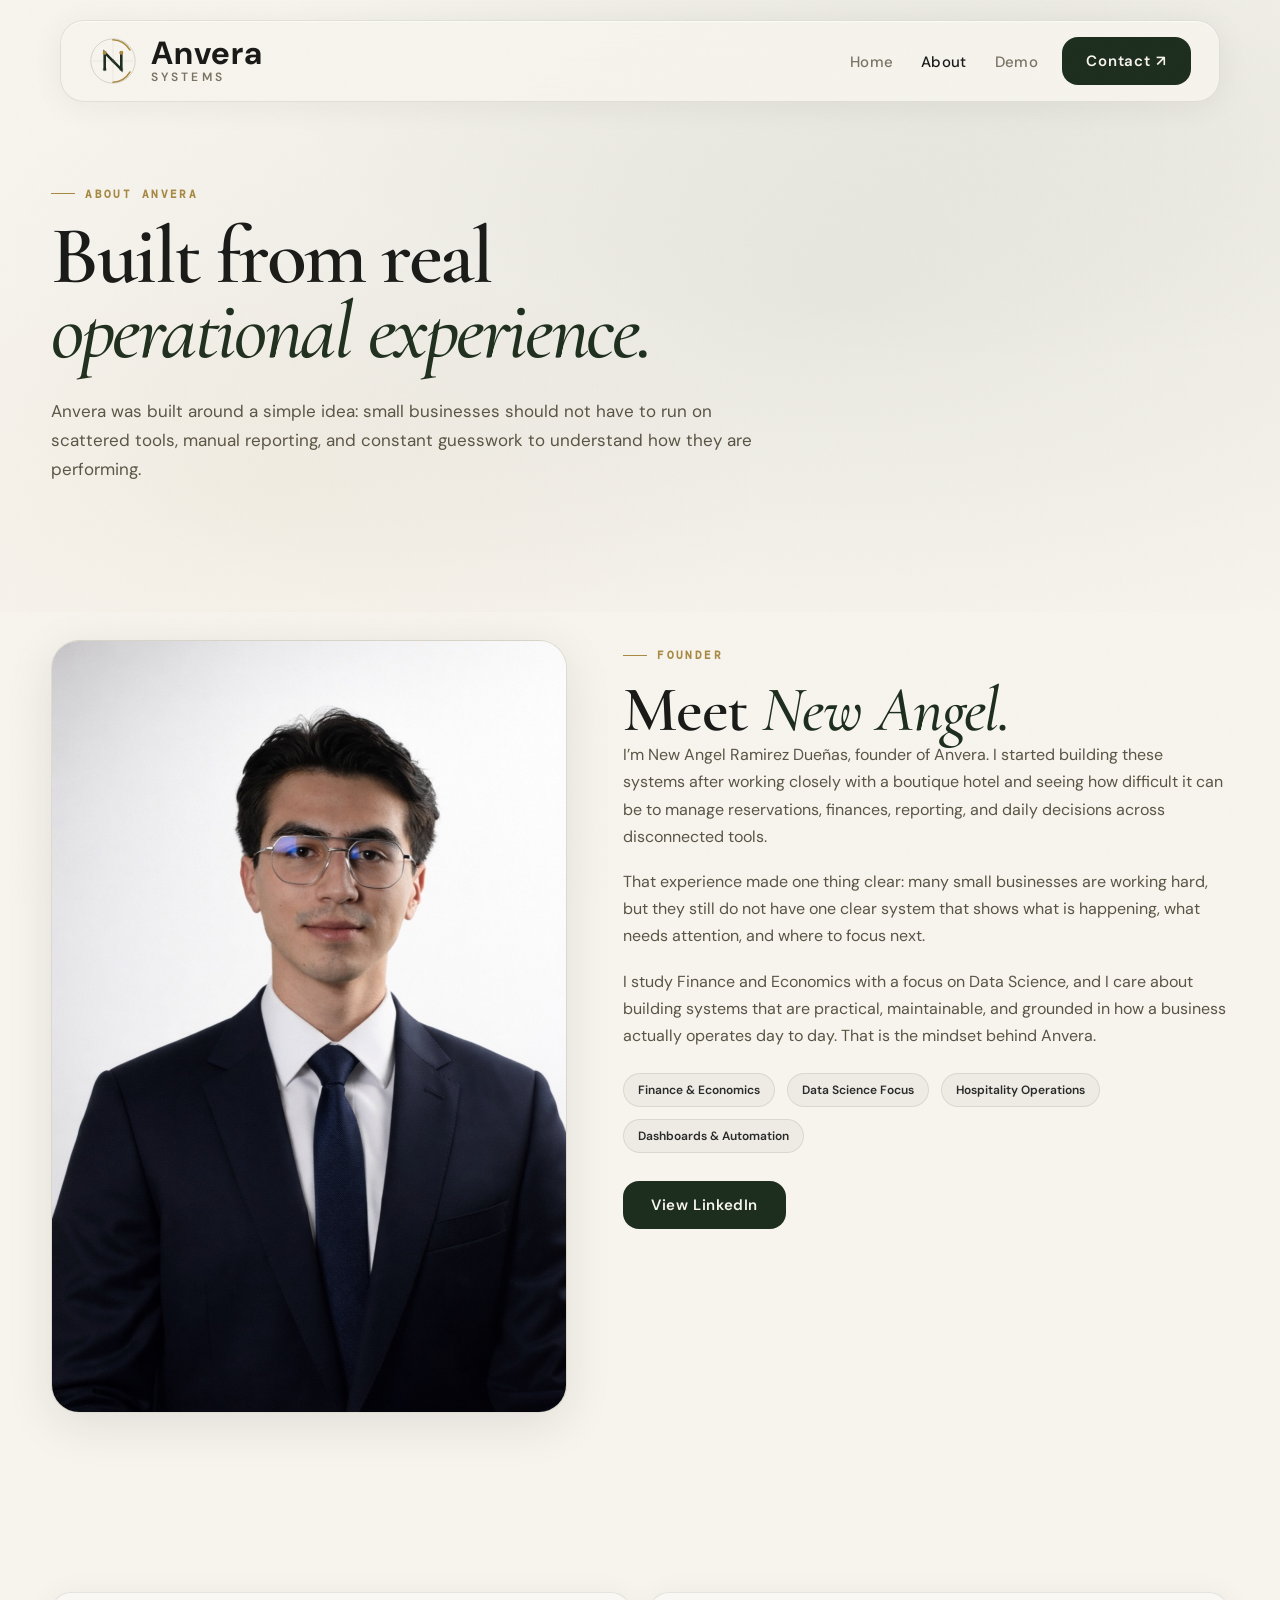
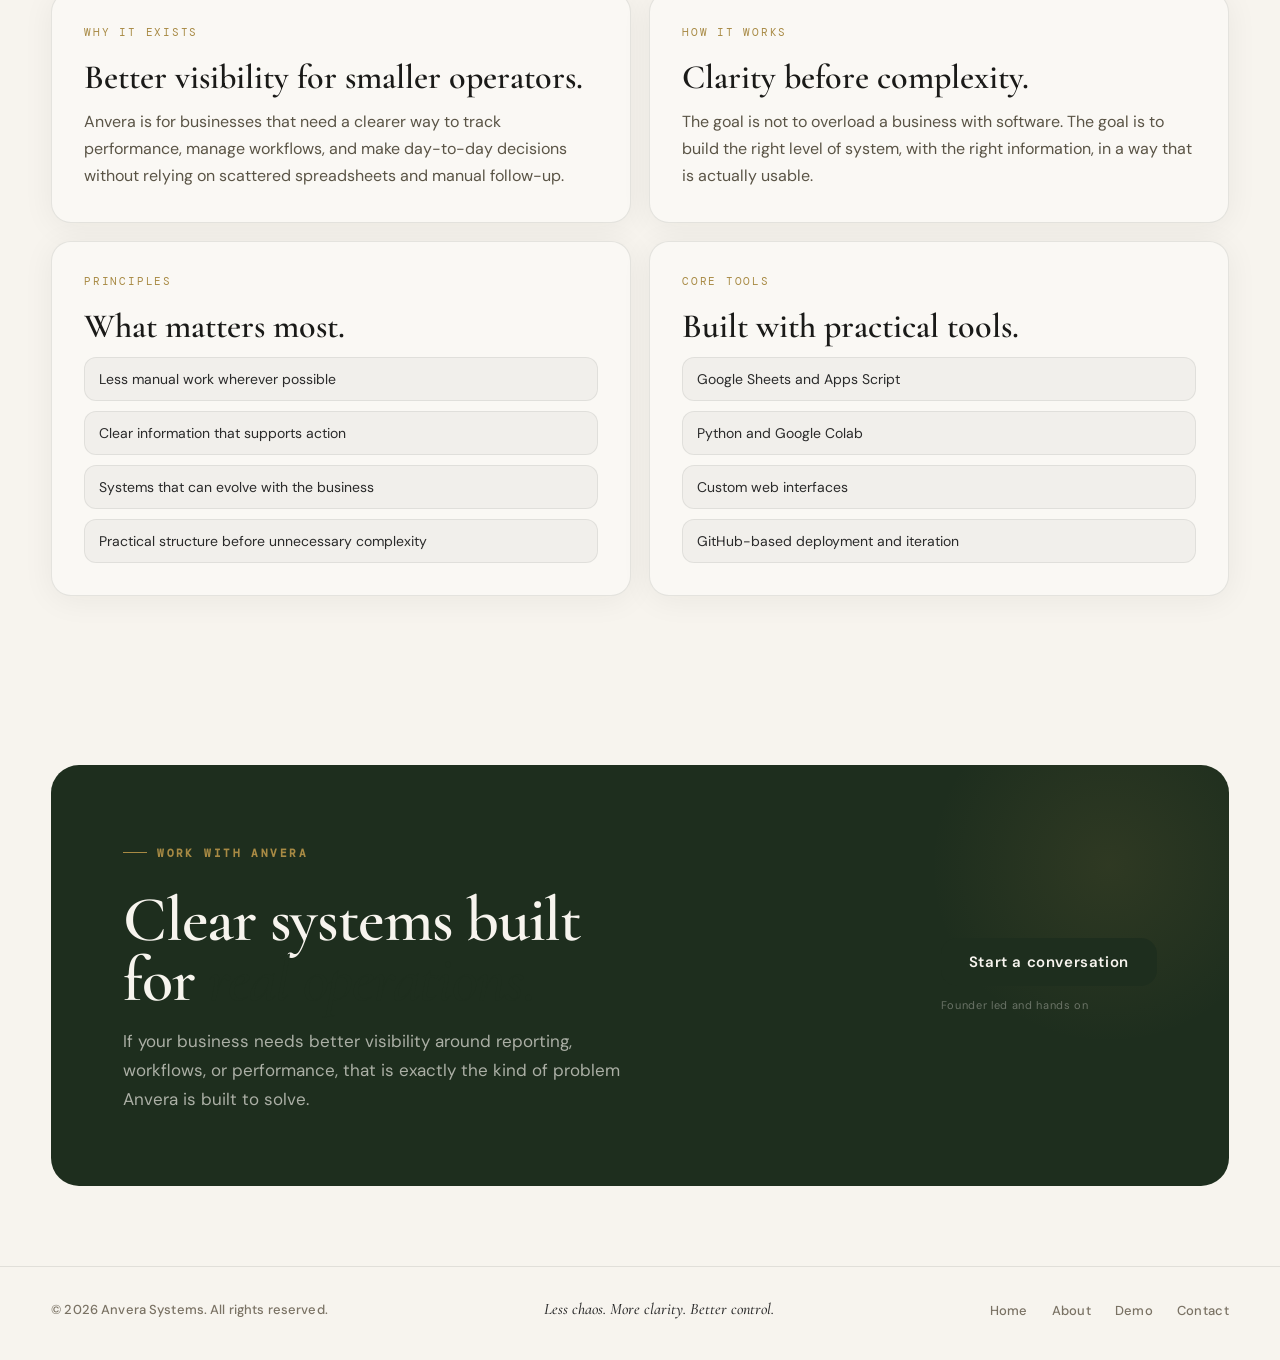
==== about.html @ fde24ba6 "Improve responsive website experience" ====
<!DOCTYPE html>
<html lang="en">
<head>
  <meta charset="UTF-8" />
  <meta name="viewport" content="width=device-width, initial-scale=1.0" />
  <meta name="theme-color" content="#f7f4ee" />
  <title>Anvera Systems — About</title>
  <link rel="icon" href="favicon.svg" type="image/svg+xml">
  <link rel="preconnect" href="https://fonts.googleapis.com">
  <link rel="preconnect" href="https://fonts.gstatic.com" crossorigin>
  <link href="https://fonts.googleapis.com/css2?family=Cormorant+Garamond:ital,wght@0,400;0,500;0,600;1,400;1,500;1,600&amp;family=DM+Sans:wght@400;500;600;700&amp;family=DM+Mono:wght@400;500&amp;display=swap" rel="stylesheet">
  <link rel="stylesheet" href="style.css">
</head>
<body>
<a class="skip-link" href="#main-content">Skip to main content</a>
<header>
  <div class="nav-inner">
    <a href="index.html" class="brand" aria-label="Anvera Systems home">
      <div class="brand-mark">
        <svg viewBox="0 0 52 52" fill="none" xmlns="http://www.w3.org/2000/svg">
          <circle cx="26" cy="26" r="24" stroke="rgba(30,46,30,0.18)" stroke-width="1"/>
          <line x1="26" y1="4" x2="26" y2="48" stroke="rgba(30,46,30,0.12)" stroke-width="0.6"/>
          <line x1="4" y1="26" x2="48" y2="26" stroke="rgba(30,46,30,0.12)" stroke-width="0.6"/>
          <path d="M26 3 A23 23 0 0 1 44.3 14" stroke="#ab8a42" stroke-width="1.8" stroke-linecap="round"/>
          <path d="M44.3 38 A23 23 0 0 1 26 49" stroke="#ab8a42" stroke-width="1.8" stroke-linecap="round"/>
          <path d="M17 35 L17 17 L35 35 L35 17" stroke="#1e2e1e" stroke-width="2.8" stroke-linecap="square" stroke-linejoin="miter"/>
          <circle cx="17" cy="17" r="2.2" fill="#ab8a42"/>
          <circle cx="35" cy="17" r="2.2" fill="#ab8a42"/>
          <circle cx="17" cy="35" r="2.2" fill="rgba(30,46,30,0.35)"/>
          <circle cx="35" cy="35" r="2.2" fill="rgba(30,46,30,0.35)"/>
          <circle cx="26" cy="26" r="1.5" fill="#2c3f2c"/>
        </svg>
      </div>
      <div class="brand-wordmark">
        <span class="brand-name">Anvera</span>
        <span class="brand-tagline">Systems</span>
      </div>
    </a>

    <button class="nav-toggle" type="button" aria-label="Open navigation" aria-expanded="false" aria-controls="primary-navigation">
      <span></span>
    </button>

    <nav class="nav-menu" id="primary-navigation" aria-label="Primary navigation">
      <ul class="nav-links">
        <li><a href="index.html">Home</a></li>
        <li><a href="about.html" class="active">About</a></li>
        <li><a href="demo.html">Demo</a></li>
      </ul>
      <a href="contact.html" class="nav-cta">Contact ↗</a>
    </nav>
  </div>
</header>

<main id="main-content">
  <section class="page-hero">
    <div class="hero-bg"></div>
    <div class="container">
      <div class="section-label reveal">
        <div class="section-label-line"></div>
        <span>About Anvera</span>
      </div>
      <h1 class="reveal reveal-delay-1">Built from real<br><em>operational experience.</em></h1>
      <p class="hero-desc reveal reveal-delay-2" style="max-width:720px;">
        Anvera was built around a simple idea: small businesses should not have to run on scattered tools, manual reporting, and constant guesswork to understand how they are performing.
      </p>
    </div>
  </section>

  <section class="about-founder-section">
    <div class="container founder-grid founder-grid-tight">
      <div class="founder-visual-stack reveal">
        <div class="founder-main-image-card">
          <img src="Linkedin_PP.jpg" alt="Founder portrait of New Angel Ramirez Dueñas" width="999" height="1500" loading="lazy" decoding="async">
        </div>
      </div>

      <div class="founder-copy reveal reveal-delay-1">
        <div class="section-label">
          <div class="section-label-line"></div>
          <span>Founder</span>
        </div>
        <h2>Meet <em>New Angel.</em></h2>
        <p>I’m New Angel Ramirez Dueñas, founder of Anvera. I started building these systems after working closely with a boutique hotel and seeing how difficult it can be to manage reservations, finances, reporting, and daily decisions across disconnected tools.</p>
        <p>That experience made one thing clear: many small businesses are working hard, but they still do not have one clear system that shows what is happening, what needs attention, and where to focus next.</p>
        <p>I study Finance and Economics with a focus on Data Science, and I care about building systems that are practical, maintainable, and grounded in how a business actually operates day to day. That is the mindset behind Anvera.</p>

        <div class="founder-stats">
          <span class="stat-pill">Finance &amp; Economics</span>
          <span class="stat-pill">Data Science Focus</span>
          <span class="stat-pill">Hospitality Operations</span>
          <span class="stat-pill">Dashboards &amp; Automation</span>
        </div>

        <a class="linkedin-btn" href="https://www.linkedin.com/in/new-angel/" target="_blank" rel="noopener noreferrer">View LinkedIn</a>
      </div>
    </div>
  </section>

  <section class="about-story-section">
    <div class="container">
      <div class="story-grid reveal">
        <article class="story-card">
          <div class="eyebrow-mini">Why it exists</div>
          <h3>Better visibility for smaller operators.</h3>
          <p>Anvera is for businesses that need a clearer way to track performance, manage workflows, and make day-to-day decisions without relying on scattered spreadsheets and manual follow-up.</p>
        </article>

        <article class="story-card">
          <div class="eyebrow-mini">How it works</div>
          <h3>Clarity before complexity.</h3>
          <p>The goal is not to overload a business with software. The goal is to build the right level of system, with the right information, in a way that is actually usable.</p>
        </article>
      </div>

      <div class="value-grid reveal reveal-delay-1">
        <article class="value-card">
          <div class="eyebrow-mini">Principles</div>
          <h3>What matters most.</h3>
          <ul>
            <li>Less manual work wherever possible</li>
            <li>Clear information that supports action</li>
            <li>Systems that can evolve with the business</li>
            <li>Practical structure before unnecessary complexity</li>
          </ul>
        </article>

        <article class="value-card">
          <div class="eyebrow-mini">Core tools</div>
          <h3>Built with practical tools.</h3>
          <ul>
            <li>Google Sheets and Apps Script</li>
            <li>Python and Google Colab</li>
            <li>Custom web interfaces</li>
            <li>GitHub-based deployment and iteration</li>
          </ul>
        </article>
      </div>
    </div>
  </section>

  <section class="cta-section">
    <div class="container">
      <div class="cta-inner reveal">
        <div class="cta-text">
          <div class="section-label">
            <div class="section-label-line"></div>
            <span>Work with Anvera</span>
          </div>
          <h2>Clear systems built<br>for <em>real operations.</em></h2>
          <p>If your business needs better visibility around reporting, workflows, or performance, that is exactly the kind of problem Anvera is built to solve.</p>
        </div>
        <div class="cta-action">
          <a href="contact.html" class="btn-cta">Start a conversation</a>
          <span class="cta-note">Founder led and hands on</span>
        </div>
      </div>
    </div>
  </section>
</main>

<footer>
  <div class="container footer-inner">
    <div class="footer-copy">© 2026 Anvera Systems. All rights reserved.</div>
    <div class="footer-tagline">Less chaos. More clarity. Better control.</div>
    <ul class="footer-links">
      <li><a href="index.html">Home</a></li>
      <li><a href="about.html">About</a></li>
      <li><a href="demo.html">Demo</a></li>
      <li><a href="contact.html">Contact</a></li>
    </ul>
  </div>
</footer>

<script src="script.js"></script>
</body>
</html>
---- style.css ----
:root {
  --cream: #f7f4ee;
  --cream-2: #ede9e0;
  --forest: #1e2e1e;
  --forest-mid: #2c3f2c;
  --forest-light: #3d5c3a;
  --gold: #a88a44;
  --gold-light: #c9a85c;
  --gold-pale: #e8d9b4;
  --charcoal: #2a2a2a;
  --ink: #1a1a18;
  --muted: #7a7264;
  --muted-light: #9e9688;
  --border: rgba(30,46,30,0.1);
  --border-gold: rgba(168,138,68,0.2);
  --glass: rgba(247,244,238,0.9);
  --shadow-soft: 0 4px 32px rgba(26,26,24,0.06);
  --shadow-med: 0 12px 48px rgba(26,26,24,0.1);
  --shadow-strong: 0 24px 80px rgba(26,26,24,0.14);
}

*, *::before, *::after { box-sizing: border-box; margin: 0; padding: 0; }
html { scroll-behavior: smooth; }

body {
  font-family: 'DM Sans', sans-serif;
  background-color: var(--cream);
  color: var(--ink);
  overflow-x: hidden;
  -webkit-font-smoothing: antialiased;
}

body::before {
  content: '';
  position: fixed;
  inset: 0;
  background-image: url("data:image/svg+xml,%3Csvg viewBox='0 0 512 512' xmlns='http://www.w3.org/2000/svg'%3E%3Cfilter id='n'%3E%3CfeTurbulence type='fractalNoise' baseFrequency='0.75' numOctaves='4' stitchTiles='stitch'/%3E%3C/filter%3E%3Crect width='512' height='512' filter='url(%23n)' opacity='0.03'/%3E%3C/svg%3E");
  background-size: 200px;
  pointer-events: none;
  z-index: 1000;
  opacity: 0.4;
}

.container {
  width: min(1200px, calc(100% - 56px));
  margin: 0 auto;
}

header {
  position: fixed;
  top: 0;
  left: 0;
  right: 0;
  z-index: 100;
}

.nav-inner {
  margin: 20px auto;
  width: min(1160px, calc(100% - 56px));
  display: flex;
  align-items: center;
  justify-content: space-between;
  padding: 0 28px;
  height: 82px;
  background: var(--glass);
  backdrop-filter: blur(16px) saturate(1.4);
  border: 1px solid var(--border);
  border-radius: 24px;
  box-shadow: var(--shadow-soft), inset 0 1px 0 rgba(255,255,255,0.6);
  position: relative;
}

.brand {
  display: flex;
  align-items: center;
  gap: 14px;
  text-decoration: none;
  color: inherit;
}

.brand-mark {
  width: 48px;
  height: 48px;
  position: relative;
}

.brand-mark svg {
  width: 100%;
  height: 100%;
}

.brand-wordmark {
  display: flex;
  flex-direction: column;
  gap: 2px;
}

.brand-name {
  font-size: 32px;
  font-weight: 700;
  letter-spacing: 0.03em;
  color: var(--ink);
  line-height: 1;
}

.brand-tagline {
  font-size: 12px;
  font-weight: 600;
  letter-spacing: 0.26em;
  text-transform: uppercase;
  color: var(--muted);
  line-height: 1.1;
}

.nav-toggle {
  display: none;
  width: 46px;
  height: 46px;
  border: 1px solid var(--border);
  background: rgba(255,255,255,0.55);
  border-radius: 12px;
  align-items: center;
  justify-content: center;
  cursor: pointer;
}

.nav-toggle span,
.nav-toggle span::before,
.nav-toggle span::after {
  content: "";
  display: block;
  width: 18px;
  height: 2px;
  background: var(--ink);
  border-radius: 2px;
  position: relative;
  transition: 0.25s ease;
}

.nav-toggle span::before { position: absolute; top: -6px; }
.nav-toggle span::after { position: absolute; top: 6px; }

.nav-menu {
  display: flex;
  align-items: center;
  gap: 24px;
}

.nav-links {
  display: flex;
  align-items: center;
  gap: 28px;
  list-style: none;
}

.nav-links a {
  font-size: 15px;
  font-weight: 500;
  letter-spacing: 0.02em;
  color: var(--muted);
  text-decoration: none;
  transition: color 0.2s;
}

.nav-links a:hover,
.nav-links a.active {
  color: var(--ink);
}

.nav-cta {
  display: inline-flex;
  align-items: center;
  justify-content: center;
  gap: 8px;
  padding: 14px 24px;
  background: var(--forest);
  color: var(--cream);
  border-radius: 16px;
  font-size: 15px;
  font-weight: 600;
  letter-spacing: 0.06em;
  text-decoration: none;
  transition: background 0.2s, transform 0.15s;
}

.nav-cta:hover {
  background: var(--forest-light);
  transform: translateY(-1px);
}

main {
  min-height: 100vh;
}

section {
  padding: 96px 0;
}

.hero-home {
  min-height: 100vh;
  display: flex;
  align-items: center;
  padding: 150px 0 80px;
  position: relative;
  overflow: hidden;
}

.page-hero {
  min-height: 64vh;
  display: flex;
  align-items: center;
  padding: 150px 0 80px;
  position: relative;
  overflow: hidden;
}

.hero-bg {
  position: absolute;
  inset: 0;
  background:
    radial-gradient(ellipse 70% 60% at 65% 50%, rgba(44,63,44,0.07), transparent),
    radial-gradient(ellipse 40% 40% at 20% 80%, rgba(168,138,68,0.06), transparent),
    radial-gradient(ellipse 60% 50% at 80% 10%, rgba(30,46,30,0.05), transparent);
  pointer-events: none;
}

.hero-grid,
.founder-grid,
.contact-grid,
.two-col {
  display: grid;
  gap: 56px;
  align-items
: center;
}

.hero-grid {
  grid-template-columns: 1.03fr 0.97fr;
  position: relative;
  z-index: 1;
}

.founder-grid {
  grid-template-columns: 0.92fr 1.08fr;
  align-items: start;
}

.contact-grid,
.two-col {
  grid-template-columns: 1fr 1fr;
  align-items: start;
}

.hero-eyebrow,
.section-label {
  display: inline-flex;
  align-items: center;
  gap: 10px;
  margin-bottom: 18px;
}

.hero-eyebrow-line,
.section-label-line {
  height: 1px;
  background: var(--gold);
}

.hero-eyebrow-line { width: 34px; }
.section-label-line { width: 24px; }

.hero-eyebrow span,
.section-label span,
.eyebrow-mini,
.sol-number,
.step-num {
  font-family: 'DM Mono', monospace;
  text-transform: uppercase;
  color: var(--gold);
}

.hero-eyebrow span {
  font-size: 12px;
  font-weight: 500;
  letter-spacing: 0.18em;
}

.section-label span {
  font-size: 11px;
  font-weight: 700;
  letter-spacing: 0.22em;
}

.eyebrow-mini,
.sol-number,
.step-num {
  font-size: 11px;
  letter-spacing: 0.16em;
  margin-bottom: 18px;
}

h1, h2, h3, h4 {
  font-family: 'Cormorant Garamond', serif;
}

h1 {
  font-size: clamp(58px, 6.4vw, 96px);
  font-weight: 600;
  line-height: 0.92;
  letter-spacing: -0.03em;
  color: var(--ink);
}

h2 {
  font-size: clamp(42px, 5vw, 68px);
  font-weight: 600;
  line-height: 0.95;
  letter-spacing: -0.02em;
  color: var(--ink);
}

h3 {
  font-size: 34px;
  font-weight: 600;
  color: var(--ink);
}

h4 {
  font-size: 26px;
  font-weight: 600;
  color: var(--ink);
}

h1 em, h2 em {
  font-style: italic;
  font-weight: 500;
  color: var(--forest);
}

p {
  line-height: 1.7;
}

.hero-desc,
.section-intro,
.founder-copy p,
.contact-card p,
.about-mini p,
.bio-card p,
.solution-card p,
.process-step p,
.package-card p,
.story-card p,
.value-card li,
.solution-card-premium p {
  color: #5a5446;
}

.hero-desc {
  font-size: 17px;
  max-width: 520px;
  margin: 28px 0 40px;
}

.section-intro {
  font-size: 17px;
  max-width: 560px;
}

.hero-actions {
  display: flex;
  align-items: center;
  gap: 16px;
  flex-wrap: wrap;
}

.btn-primary,
.btn-secondary,
.btn-cta,
.small-link,
.linkedin-btn {
  display: inline-flex;
  align-items: center;
  justify-content: center;
  gap: 10px;
  text-decoration: none;
  transition: all 0.2s;
}

.btn-primary,
.btn-cta,
.linkedin-btn {
  padding: 14px 28px;
  background: var(--forest);
  color: var(--cream);
  border-radius: 16px;
  font-size: 15px;
  font-weight: 600;
  letter-spacing: 0.04em;
}

.btn-primary:hover,
.btn-cta:hover,
.linkedin-btn:hover {
  background: var(--forest-light);
  transform: translateY(-2px);
  box-shadow: 0 8px 24px rgba(30,46,30,0.2);
}

.btn-secondary {
  padding: 14px 24px;
  background: transparent;
  color: var(--ink);
  border: 1px solid var(--border);
  border-radius: 16px;
  font-size: 15px;
  font-weight: 600;
  letter-spacing: 0.04em;
}

.btn-secondary:hover {
  background: rgba(30,46,30,0.04);
  border-color: rgba(30,46,30,0.2);
  transform: translateY(-1px);
}

.small-link {
  padding: 13px 18px;
  border: 1px solid var(--border);
  border-radius: 12px;
  color: var(--ink);
  font-size: 14px;
  font-weight: 600;
}

.small-link:hover {
  background: rgba(30,46,30,0.04);
}

.hero-metrics {
  display: flex;
  gap: 32px;
  margin-top: 52px;
  padding-top: 40px;
  border-top: 1px solid var(--border);
}

.metric-num {
  font-family: 'Cormorant Garamond', serif;
  font-size: 46px;
  font-weight: 600;
  color: var(--ink);
  line-height: 1;
  letter-spacing: -0.02em;
}

.metric-num sup {
  font-size: 18px;
  vertical-align: super;
  color: var(--gold);
}

.metric-label {
  font-size: 12px;
  font-weight: 600;
  letter-spacing: 0.12em;
  text-transform: uppercase;
  color: var(--muted);
  margin-top: 8px;
}

.dashboard-shell {
  background: #efeae0;
  border: 1px solid rgba(30,46,30,0.12);
  border-radius: 26px;
  padding: 18px;
  box-shadow: var(--shadow-strong);
}

.dash-topbar {
  display: flex;
  align-items: center;
  gap: 9px;
  padding: 2px 4px 16px;
  border-bottom: 1px solid var(--border);
  margin-bottom: 16px;
}

.dash-dot {
  width: 12px;
  height: 12px;
  border-radius: 50%;
}

.dash-dot.red { background: #e57b71; }
.dash-dot.yellow { background: #f0b34d; }
.dash-dot.green { background: #81b97d; }

.dash-title {
  margin-left: 10px;
  font-family: 'DM Mono', monospace;
  font-size: 11px;
  letter-spacing: 0.14em;
  color: var(--muted-light);
}

.dash-grid {
  display: grid;
  grid-template-columns: 1.35fr 1fr;
  gap: 14px;
}

.dash-card {
  background: #faf8f4;
  border: 1px solid rgba(30,46,30,0.07);
  border-radius: 18px;
  padding: 18px;
  overflow: hidden;
}

.dash-card.large { min-height: 260px; }
.dash-card.side { min-height: 260px; }

.dash-label {
  font-family: 'DM Mono', monospace;
  font-size: 11px;
  letter-spacing: 0.14em;
  text-transform: uppercase;
  color: var(--muted);
  margin-bottom: 12px;
}

.dash-value {
  font-family: 'Cormorant Garamond', serif;
  font-size: 58px;
  font-weight: 600;
  line-height: 1;
  color: var(--ink);
}

.dash-sub {
  font-size: 14px;
  font-weight: 700;
  color: var(--forest-light);
  margin-top: 10px;
}

.sparkline {
  height: 88px;
  margin-top: 16px;
}

.sparkline svg,
.chart-wrap svg {
  width: 100%;
  height: 100%;
}

.chart-wrap {
  height: 158px;
  margin-top: 18px;
}

.mini-bars {
  height: 104px;
  display: flex;
  align-items: flex-end;
  gap: 10px;
  margin-top: 20px;
}

.mini-bars span {
  flex: 1;
  border-radius: 12px 12px 4px 4px;
  background: linear-gradient(180deg, #779271, #2d4930);
}

.mini-bars span.active {
  background: linear-gradient(180deg, #c9a85c, #ab8a42);
}

.stat-list {
  display: grid;
  gap: 14px;
  margin-top: 18px;
}

.stat-row {
  display: flex;
  align-items: center;
  justify-content: space-between;
  padding-bottom: 14px;
  border-bottom: 1px solid rgba(30,46,30,0.08);
}

.stat-row:last-child {
  border-bottom: none;
  padding-bottom: 0;
}

.stat-row span:first-child {
  font-size: 15px;
  color: #3b392f;
}

.stat-chip {
  display: inline-flex;
  align-items: center;
  justify-content: center;
  min-width: 50px;
  padding: 7px 12px;
  border-radius: 10px;
  background: rgba(30,46,30,0.07);
  font-family: 'DM Mono', monospace;
  font-size: 12px;
  color: var(--charcoal);
}

.stat-chip.gold {
  color: #8e6d28;
  background: rgba(171,138,66,0.12);
}

.marquee-wrap {
  padding: 24px 0;
  overflow: hidden;
  border-top: 1px solid var(--border);
  border-bottom: 1px solid var(--border);
  background: rgba(247,244,238,0.55);
}

.marquee-track {
  display: flex;
  gap: 64px;
  white-space: nowrap;
  animation: marquee 28s linear infinite;
}

.marquee-item {
  display: flex;
  align-items: center;
  gap: 12px;
  font-size: 12px;
  font-weight: 700;
  letter-spacing: 0.16em;
  text-transform: uppercase;
  color: #6a6254;
  flex-shrink: 0;
}

.marquee-dot {
  width: 5px;
  height: 5px;
  border-radius: 50%;
  background: var(--gold);
  flex-shrink: 0;
}

@keyframes marquee {
  from { transform: translateX(0); }
  to { transform: translateX(-50%); }
}

.section-head,
.solutions-header {
  display: grid;
  grid-template-columns: 1fr 1fr;
  gap: 56px;
  align-items: end;
  margin-bottom: 46px;
}

.solutions-grid,
.packages-layout,
.process-grid {
  display: grid;
  gap: 2px;
  background: var(--border);
  border: 1px solid var(--border);
  border-radius: 24px;
  overflow: hidden;
}

.solutions-grid { grid-template-columns: repeat(3, 1fr); }
.packages-layout { grid-template-columns: 1fr 1fr; }
.process-grid { grid-template-columns: repeat(3, 1fr); }

.solution-card,
.package-card,
.process-step {
  background: var(--cream);
  padding: 38px 30px;
}

.solution-card h3,
.package-card h3 {
  margin-bottom: 12px;
}

.solution-card p,
.process-step p,
.package-card p {
  font-size: 15px;
}

.solution-visual {
  margin-top: 28px;
  padding: 22px;
  border-top: 1px solid var(--border);
  background: rgba(30,46,30,0.03);
  border-radius: 18px;
  min-height: 120px;
  display: flex;
  align-items: center;
  justify-content: center;
}

/* premium home solutions section */
.solutions-grid-premium {
  display: grid;
  grid-template-columns: repeat(3, 1fr);
  gap: 2px;
  background: var(--border);
  border: 1px solid var(--border);
  border-radius: 24px;
  overflow: hidden;
}

.solution-card-premium {
  background: var(--cream);
  padding: 40px 32px;
  transition: background 0.25s ease;
}

.solution-card-premium:hover {
  background: #f0ede4;
}

.sol-icon {
  width: 48px;
  height: 48px;
  border-radius: 12px;
  background: rgba(30,46,30,0.06);
  border: 1px solid rgba(30,46,30,0.1);
  display: flex;
  align-items: center;
  justify-content: center;
  margin-bottom: 20px;
  color: var(--forest);
}

.sol-icon svg {
  width: 22px;
  height: 22px;
}

.solution-card-premium h3 {
  margin-bottom: 12px;
}

.solution-card-premium p {
  font-size: 15px;
}

.sol-detail {
  margin-top: 20px;
  padding-top: 20px;
  border-top: 1px solid var(--border);
  font-size: 12px;
  font-weight: 500;
  color: var(--muted);
  letter-spacing: 0.04em;
  line-height: 1.8;
}

.chart-visual,
.flow-visual,
.bars-visual {
  width: 100%;
  height: 58px;
}

.chart-visual {
  display: flex;
  align-items: flex-end;
  gap: 14px;
}

.chart-visual span {
  flex: 1;
  border-radius: 10px 10px 4px 4px;
  background: linear-gradient(180deg, #40623c, #16341a);
}

.chart-visual span:nth-child(1) { height: 28px; }
.chart-visual span:nth-child(2) { height: 36px; }
.chart-visual span:nth-child(3) { height: 46px; }
.chart-visual span:nth-child(4) {
  height: 56px;
  background: linear-gradient(180deg, #c9a85c, #ab8a42);
}

.flow-visual {
  display: flex;
  align-items: center;
  justify-content: space-between;
  position: relative;
}

.flow-visual::before {
  content: "";
  position: absolute;
  left: 10%;
  right: 10%;
  top: 50%;
  height: 2px;
  background: rgba(30,46,30,0.18);
  transform: translateY(-50%);
}

.flow-visual span {
  width: 56px;
  height: 36px;
  border-radius: 14px;
  position: relative;
  z-index: 1;
}

.flow-visual span:nth-child(1) { background: #16341a; }
.flow-visual span:nth-child(2) { background: #40623c; }
.flow-visual span:nth-child(3) { background: #ab8a42; }

.bars-visual {
  display: flex;
  align-items: flex-end;
  gap: 16px;
}

.bars-visual span {
  flex: 1;
  border-radius: 12px 12px 4px 4px;
}

.bars-visual span:nth-child(1) { height: 38px; background: #16341a; }
.bars-visual span:nth-child(2) { height: 56px; background: #55774a; }
.bars-visual span:nth-child(3) { height: 74px; background: #16341a; }
.bars-visual span:nth-child(4) { height: 84px; background: #ab8a42; }

.package-copy {
  margin-top: 4px;
  margin-bottom: 22px;
  max-width: 440px;
}

.dark-section {
  background: var(--forest);
  color: var(--cream);
}

.dark-section h2,
.dark-section h3 {
  color: var(--cream);
}

.dark-section .section-intro,
.dark-section .package-card p,
.dark-section li {
  color: rgba(247,244,238,0.74);
}

.dark-section .package-card {
  background: rgba(44,63,44,0.3);
}

.dark-section .package-card.featured {
  background: rgba(168,138,68,0.12);
}

.pkg-features {
  list-style: none;
  display: grid;
  gap: 14px;
  margin: 24px 0 28px;
}

.pkg-features li {
  display: flex;
  gap: 10px;
  align-items: flex-start;
}

.pkg-check {
  width: 18px;
  height: 18px;
  border-radius: 50%;
  background: rgba(44,63,44,0.15);
  border: 1px solid rgba(44,63,44,0.3);
  display: inline-flex;
  align-items: center;
  justify-content: center;
  flex-shrink: 0;
  margin-top: 2px;
  color: var(--forest);
}

.pkg-check.gold {
  background: rgba(168,138,68,0.2);
  border-color: var(--gold);
  color: var(--gold-light);
}

.dark-section .small-link {
  border-color: rgba(255,255,255,0.16);
  color: var(--cream);
}

.dark-section .small-link:hover {
  background: rgba(255,255,255,0.06);
}

.placeholder-card,
.bio-card,
.contact-card,
.about-mini,
.story-card,
.value-card {
  background: #faf8f4;
  border: 1px solid var(--border);
  border-radius: 20px;
  box-shadow: var(--shadow-soft);
  padding: 32px;
}

.placeholder-card h3,
.contact-card h3,
.bio-card h3,
.story-card h3,
.value-card h3 {
  margin-bottom: 10px;
}

.placeholder-card p,
.contact-card p,
.bio-card p {
  margin-bottom: 16px;
}

.placeholder-list,
.value-card ul {
  list-style: none;
  display: grid;
  gap: 10px;
}

.placeholder-list li,
.value-card li {
  padding: 12px 14px;
  background: rgba(30,46,30,0.04);
  border: 1px solid rgba(30,46,30,0.08);
  border-radius: 12px;
  color: var(--charcoal);
  font-size: 14px;
}

.note-box {
  margin-top: 18px;
  padding: 16px 18px;
  border-radius: 14px;
  background: rgba(168,138,68,0.09);
  border: 1px solid rgba(168,138,68,0.18);
  color: #6a5b34;
  font-size: 14px;
}

.about-founder-section {
  padding-top: 28px;
}

.founder-grid-tight {
  align-items: start;
}

.founder-visual-stack {
  display: grid;
  gap: 18px;
}

.founder-main-image-card {
  background: linear-gradient(180deg, #f3efe7, #ece7dc);
  border: 1px solid var(--border);
  border-radius: 28px;
  box-shadow: var(--shadow-med);
  overflow: hidden;
}

.founder-main-image-card img {
  display: block;
  width: 100%;
  height: auto;
}

.founder-copy p {
  font-size: 16px;
  margin-bottom: 18px;
}

.founder-stats {
  display: flex;
  flex-wrap: wrap;
  gap: 12px;
  margin: 24px 0 28px;
}

.stat-pill {
  display: inline-flex;
  padding: 8px 14px;
  border-radius: 999px;
  border: 1px solid var(--border);
  background: rgba(30,46,30,0.04);
  font-size: 12px;
  font-weight: 600;
  color: var(--charcoal);
}

.about-story-section .story-grid,
.value-grid {
  display: grid;
  grid-template-columns: 1fr 1fr;
  gap: 18px;
}

.about-story-section .story-grid {
  margin-bottom: 18px;
}

.contact-links {
  display: grid;
  gap: 10px;
}

.contact-links a {
  color: var(--forest);
  font-weight: 600;
  text-decoration: none;
}

.contact-links a:hover {
  color: var(--forest-light);
}

.cta-section {
  padding: 80px 0;
}

.cta-inner {
  background: var(--forest);
  border-radius: 28px;
  padding: 72px;
  display: grid;
  grid-template-columns: 1fr auto;
  gap: 48px;
  align-items: center;
  position: relative;
  overflow: hidden;
}

.cta-inner::before {
  content: '';
  position: absolute;
  top: -80px;
  right: -60px;
  width: 360px;
  height: 360px;
  border-radius: 50%;
  background: radial-gradient(circle, rgba(168,138,68,0.12), transparent 70%);
}

.cta-text {
  position: relative;
  z-index: 1;
}

.cta-text h2 {
  color: var(--cream);
  margin: 12px 0 16px;
}

.cta-text p {
  font-size: 17px;
  color: rgba(247,244,238,0.65);
  max-width: 500px;
}

.cta-action {
  position: relative;
  z-index: 1;
  display: flex;
  flex-direction: column;
  gap: 12px;
  align-items: flex-start;
}

.cta-note {
  font-size: 11px;
  color: rgba(247,244,238,0.35);
  letter-spacing: 0.06em;
}

footer {
  padding: 32px 0 40px;
  border-top: 1px solid var(--border);
}

.footer-inner {
  display: flex;
  align-items: center;
  justify-content: space-between;
  gap: 24px;
}

.footer-copy {
  font-size: 13px;
  font-weight: 500;
  color: var(--muted);
  letter-spacing: 0.01em;
}

.footer-tagline {
  font-family: 'Cormorant Garamond', serif;
  font-size: 16px;
  font-weight: 500;
  font-style: italic;
  color: var(--charcoal);
}

.footer-links {
  display: flex;
  gap: 24px;
  list-style: none;
}

.footer-links a {
  font-size: 13px;
  font-weight: 500;
  color: var(--muted);
  text-decoration: none;
  letter-spacing: 0.02em;
  transition: color 0.2s;
}

.footer-links a:hover {
  color: var(--ink);
}

.reveal {
  opacity: 0;
  transform: translateY(24px);
  transition: opacity 0.7s ease, transform 0.7s ease;
}

.reveal.visible {
  opacity: 1;
  transform: none;
}

.reveal-delay-1 { transition-delay: 0.1s; }
.reveal-delay-2 { transition-delay: 0.2s; }
.reveal-delay-3 { transition-delay: 0.3s; }
.reveal-delay-4 { transition-delay: 0.4s; }

@media (max-width: 900px) {
  .nav-toggle {
    display: inline-flex;
  }

  .nav-menu {
    position: absolute;
    top: calc(100% + 12px);
    left: 14px;
    right: 14px;
    background: rgba(247,244,238,0.98);
    backdrop-filter: blur(14px);
    border: 1px solid var(--border);
    border-radius: 18px;
    box-shadow: var(--shadow-med);
    padding: 18px;
    display: none;
    flex-direction: column;
    align-items: stretch;
    gap: 16px;
  }

  .nav-menu.open {
    display: flex;
  }

  .nav-links {
    flex-direction: column;
    align-items: flex-start;
    gap: 14px;
  }

  .nav-links a,
  .nav-menu .nav-cta {
    width: 100%;
  }

  .nav-menu .nav-cta {
    justify-content: center;
  }

  .hero-grid,
  .founder-grid,
  .contact-grid,
  .two-col,
  .section-head,
  .solutions-header,
  .solutions-grid,
  .solutions-grid-premium,
  .packages-layout,
  .process-grid,
  .cta-inner,
  .dash-grid,
  .about-story-section .story-grid,
  .value-grid {
    grid-template-columns: 1fr;
  }

  .hero-home {
    padding-top: 145px;
  }

  .hero-metrics {
    flex-direction: column;
    gap: 20px;
  }

  .cta-inner {
    padding: 48px 32px;
  }

  .footer-inner {
    flex-direction: column;
    gap: 16px;
    text-align: center;
  }

  .footer-links {
    justify-content: center;
    flex-wrap: wrap;
  }
}

@media (max-width: 600px) {
  .container,
  .nav-inner {
    width: min(100% - 28px, 1200px);
  }

  .nav-inner {
    padding: 0 18px;
    height: 78px;
  }

  .brand-mark {
    width: 42px;
    height: 42px;
  }

  .brand-name {
    font-size: 28px;
  }

  .brand-tagline {
    font-size: 10px;
  }

  .hero-home,
  .page-hero {
    padding-top: 132px;
  }

  h1 {
    font-size: 58px;
  }

  h2 {
    font-size: 44px;
  }

  .dashboard-shell,
  .placeholder-card,
  .bio-card,
  .contact-card,
  .solution-card,
  .solution-card-premium,
  .process-step,
  .package-card,
  .story-card,
  .value-card {
    padding: 24px;
  }

  .dash-value {
    font-size: 50px;
  }

  .btn-primary,
  .btn-secondary,
  .btn-cta,
  .small-link,
  .linkedin-btn {
    width: 100%;
  }

  .hero-actions,
  .cta-action {
    width: 100%;
  }
}

/* Responsive refinement pass */
:root {
  --page-gutter: clamp(18px, 4vw, 56px);
  --section-space: clamp(64px, 7vw, 104px);
}

html {
  scroll-padding-top: 124px;
}

body {
  min-width: 280px;
}

img,
svg {
  max-width: 100%;
}

a,
button {
  -webkit-tap-highlight-color: transparent;
}

a:focus-visible,
button:focus-visible {
  outline: 3px solid var(--gold-light);
  outline-offset: 4px;
}

.skip-link {
  position: fixed;
  top: 12px;
  left: 12px;
  z-index: 1001;
  padding: 12px 16px;
  border-radius: 10px;
  background: var(--forest);
  color: var(--cream);
  font-size: 14px;
  font-weight: 700;
  text-decoration: none;
  transform: translateY(-160%);
  transition: transform 0.2s ease;
}

.skip-link:focus {
  transform: translateY(0);
}

.container {
  width: min(1200px, calc(100% - (var(--page-gutter) * 2)));
}

header {
  padding-top: env(safe-area-inset-top, 0px);
}

.nav-inner {
  width: min(1160px, calc(100% - (var(--page-gutter) * 2)));
  margin-top: clamp(12px, 2vw, 20px);
  margin-bottom: clamp(12px, 2vw, 20px);
}

section {
  padding: var(--section-space) 0;
}

.hero-home {
  min-height: 100svh;
  padding-top: clamp(144px, 14vw, 170px);
  padding-bottom: clamp(64px, 7vw, 88px);
}

.page-hero {
  min-height: clamp(520px, 64svh, 680px);
  padding-top: clamp(150px, 14vw, 178px);
  padding-bottom: clamp(64px, 7vw, 88px);
}

.hero-grid,
.founder-grid,
.contact-grid,
.two-col,
.section-head,
.solutions-header {
  gap: clamp(32px, 4.5vw, 56px);
}

.hero-grid > *,
.founder-grid > *,
.contact-grid > *,
.two-col > *,
.section-head > *,
.solutions-header > * {
  min-width: 0;
}

h1 {
  font-size: clamp(56px, 6.4vw, 96px);
}

h2 {
  font-size: clamp(42px, 5vw, 68px);
}

.hero-desc,
.section-intro {
  font-size: clamp(16px, 1.5vw, 17px);
}

.dashboard-shell,
.dash-grid,
.dash-card {
  min-width: 0;
}

.founder-main-image-card img {
  aspect-ratio: 2 / 3;
  object-fit: cover;
}

.contact-links a {
  overflow-wrap: anywhere;
}

@media (max-width: 1180px) {
  .hero-grid {
    grid-template-columns: minmax(0, 0.94fr) minmax(0, 1.06fr);
    gap: 34px;
  }

  .hero-metrics {
    gap: 22px;
  }

  .metric-num {
    font-size: 40px;
  }

  .metric-label {
    font-size: 10px;
  }

  .dashboard-shell {
    padding: 14px;
  }

  .dash-card {
    padding: 15px;
  }

  .dash-card.large,
  .dash-card.side {
    min-height: 236px;
  }

  .dash-value {
    font-size: clamp(42px, 4.5vw, 54px);
  }

  .cta-inner {
    padding: clamp(48px, 6vw, 68px);
  }
}

@media (max-width: 900px) {
  :root {
    --page-gutter: clamp(18px, 5vw, 40px);
    --section-space: clamp(60px, 9vw, 84px);
  }

  html {
    scroll-padding-top: 112px;
  }

  body.nav-open {
    overflow: hidden;
  }

  .nav-menu {
    max-height: calc(100svh - 122px - env(safe-area-inset-top, 0px));
    overflow-y: auto;
  }

  .nav-links a {
    display: flex;
    align-items: center;
    min-height: 44px;
    padding: 8px 4px;
  }

  .hero-home {
    min-height: auto;
    padding-top: 148px;
  }

  .page-hero {
    min-height: auto;
    padding-top: 148px;
  }

  .hero-grid {
    grid-template-columns: 1fr;
    gap: 52px;
  }

  .hero-grid > div:first-child {
    max-width: 720px;
  }

  .dashboard-shell {
    width: min(100%, 720px);
    margin-inline: auto;
  }

  .dash-grid {
    grid-template-columns: 1.35fr 1fr;
  }

  .hero-metrics {
    display: grid;
    grid-template-columns: repeat(3, minmax(0, 1fr));
    gap: 18px;
  }

  .metric-num {
    font-size: 42px;
  }

  .metric-label {
    font-size: 10px;
    line-height: 1.45;
  }

  .section-head,
  .solutions-header {
    align-items: start;
  }

  .section-intro {
    max-width: 680px;
  }

  .founder-main-image-card {
    width: min(100%, 560px);
    margin-inline: auto;
  }

  .cta-inner {
    gap: 30px;
  }

  .cta-action {
    width: min(100%, 340px);
  }
}

@media (max-width: 680px) {
  :root {
    --page-gutter: 18px;
    --section-space: 64px;
  }

  .nav-inner {
    width: calc(100% - 24px);
    height: 72px;
    padding-inline: 14px;
    border-radius: 20px;
  }

  .brand {
    gap: 10px;
  }

  .brand-mark {
    width: 40px;
    height: 40px;
  }

  .brand-name {
    font-size: 26px;
  }

  .brand-tagline {
    font-size: 9px;
  }

  .nav-toggle {
    width: 44px;
    height: 44px;
  }

  .nav-menu {
    left: 0;
    right: 0;
    top: calc(100% + 8px);
  }

  .hero-home,
  .page-hero {
    padding-top: 122px;
  }

  .hero-home {
    padding-bottom: 56px;
  }

  .page-hero {
    padding-bottom: 52px;
  }

  h1 {
    font-size: clamp(48px, 14.8vw, 62px);
    line-height: 0.94;
  }

  h2 {
    font-size: clamp(40px, 12vw, 50px);
    line-height: 0.98;
  }

  h3 {
    font-size: 30px;
  }

  .hero-eyebrow span {
    font-size: 10px;
    line-height: 1.5;
  }

  .hero-desc {
    margin: 22px 0 30px;
  }

  .hero-actions {
    gap: 12px;
  }

  .btn-primary,
  .btn-secondary,
  .btn-cta,
  .small-link,
  .linkedin-btn {
    min-height: 48px;
    width: 100%;
  }

  .hero-metrics {
    margin-top: 38px;
    padding-top: 28px;
    gap: 10px;
  }

  .metric-num {
    font-size: 34px;
  }

  .metric-num sup {
    font-size: 13px;
  }

  .metric-label {
    margin-top: 6px;
    font-size: 9px;
    letter-spacing: 0.08em;
  }

  .hero-grid {
    gap: 42px;
  }

  .dashboard-shell {
    padding: 10px;
    border-radius: 20px;
  }

  .dash-topbar {
    gap: 6px;
    padding: 2px 2px 11px;
    margin-bottom: 10px;
  }

  .dash-dot {
    width: 9px;
    height: 9px;
  }

  .dash-title {
    min-width: 0;
    margin-left: 5px;
    overflow: hidden;
    font-size: 8px;
    letter-spacing: 0.08em;
    text-overflow: ellipsis;
    white-space: nowrap;
  }

  .dash-grid {
    grid-template-columns: repeat(2, minmax(0, 1fr));
    gap: 9px;
  }

  .dash-card {
    padding: 13px;
    border-radius: 14px;
  }

  .dash-card.large,
  .dash-card.side {
    min-height: 0;
  }

  .dash-card:nth-child(1) {
    grid-column: 1 / -1;
    grid-row: 1;
    min-height: 190px;
  }

  .dash-card:nth-child(2) {
    grid-column: 1;
    grid-row: 2;
    min-height: 188px;
  }

  .dash-card:nth-child(3) {
    grid-column: 1 / -1;
    grid-row: 3;
    min-height: 206px;
  }

  .dash-card:nth-child(4) {
    grid-column: 2;
    grid-row: 2;
    min-height: 188px;
  }

  .dash-label {
    margin-bottom: 9px;
    font-size: 8px;
    letter-spacing: 0.09em;
    line-height: 1.4;
  }

  .dash-value {
    font-size: 40px;
  }

  .dash-sub {
    margin-top: 7px;
    font-size: 11px;
  }

  .sparkline {
    height: 68px;
    margin-top: 12px;
  }

  .chart-wrap {
    height: 132px;
    margin-top: 12px;
  }

  .mini-bars {
    height: 70px;
    gap: 5px;
    margin-top: 15px;
  }

  .stat-list {
    gap: 7px;
    margin-top: 10px;
  }

  .stat-row {
    display: grid;
    grid-template-columns: 1fr;
    gap: 3px;
    padding-bottom: 7px;
  }

  .stat-row span:first-child {
    font-size: 10px;
    line-height: 1.25;
  }

  .stat-chip {
    min-width: 0;
    width: fit-content;
    padding: 4px 7px;
    font-size: 9px;
  }

  .marquee-wrap {
    padding: 18px 0;
  }

  .marquee-track {
    gap: 40px;
    animation-duration: 34s;
  }

  .marquee-item {
    font-size: 10px;
  }

  .section-head,
  .solutions-header {
    gap: 24px;
    margin-bottom: 32px;
  }

  .solutions-grid-premium,
  .packages-layout,
  .process-grid {
    gap: 1px;
    border-radius: 20px;
  }

  .solution-card-premium,
  .package-card,
  .process-step,
  .contact-card,
  .story-card,
  .value-card {
    padding: 24px 20px;
  }

  .about-story-section .story-grid,
  .value-grid {
    gap: 12px;
  }

  .founder-copy p,
  .contact-card p {
    font-size: 15px;
  }

  .founder-stats {
    gap: 8px;
  }

  .stat-pill {
    padding: 7px 10px;
    font-size: 10px;
  }

  .cta-section {
    padding: 56px 0;
  }

  .cta-inner {
    padding: 36px 22px;
    border-radius: 22px;
  }

  .cta-text p {
    font-size: 15px;
  }

  footer {
    padding-bottom: calc(32px + env(safe-area-inset-bottom, 0px));
  }
}

@media (max-width: 370px) {
  :root {
    --page-gutter: 14px;
  }

  .brand-tagline {
    display: none;
  }

  h1 {
    font-size: 46px;
  }

  h2 {
    font-size: 39px;
  }

  .metric-num {
    font-size: 30px;
  }

  .metric-label {
    font-size: 8px;
  }

  .dash-card {
    padding: 11px;
  }
}

@media (max-height: 620px) and (min-width: 700px) {
  .nav-inner {
    height: 68px;
    margin-top: 10px;
  }

  .hero-home,
  .page-hero {
    padding-top: 112px;
  }
}

@media (hover: hover) and (pointer: fine) {
  .solution-card-premium:hover {
    background: #f0ede4;
  }
}

@media (prefers-reduced-motion: reduce) {
  html {
    scroll-behavior: auto;
  }

  *,
  *::before,
  *::after {
    animation-duration: 0.01ms !important;
    animation-iteration-count: 1 !important;
    scroll-behavior: auto !important;
    transition-duration: 0.01ms !important;
  }

  .reveal {
    opacity: 1;
    transform: none;
  }
}
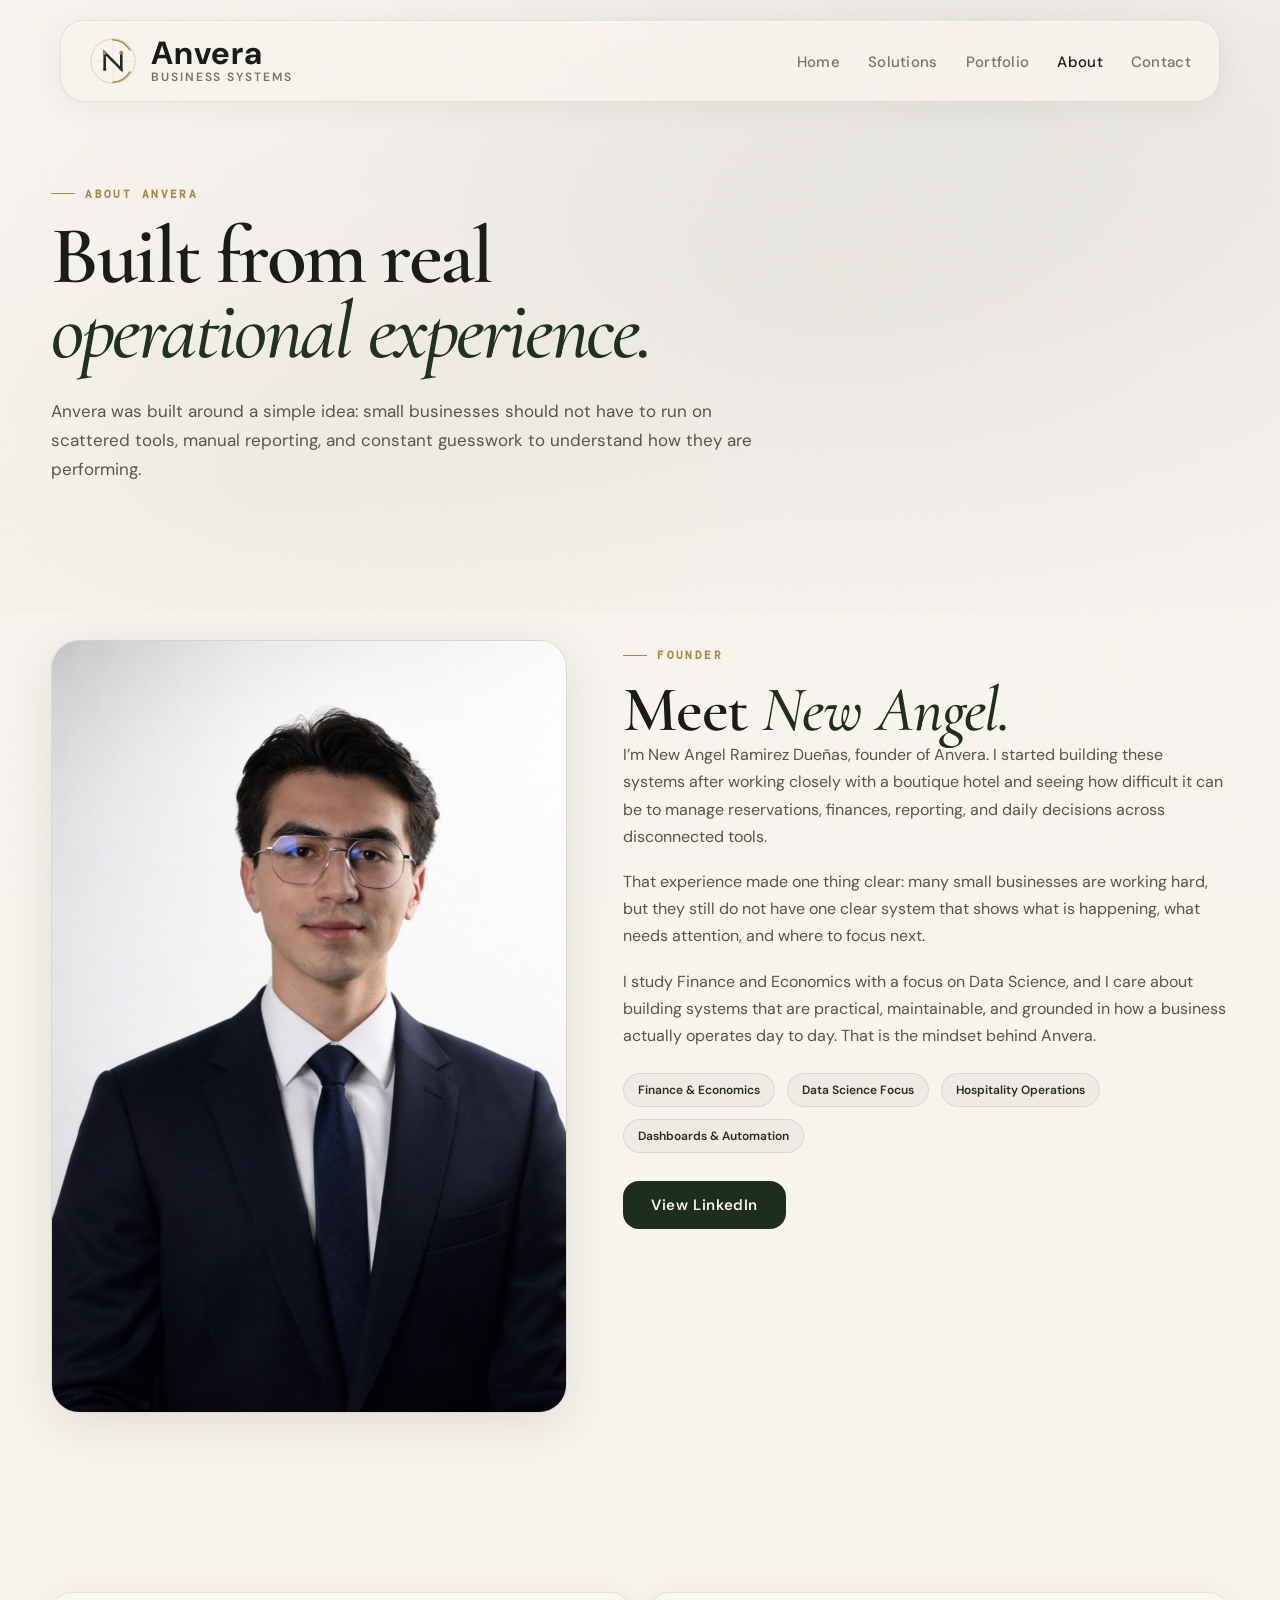
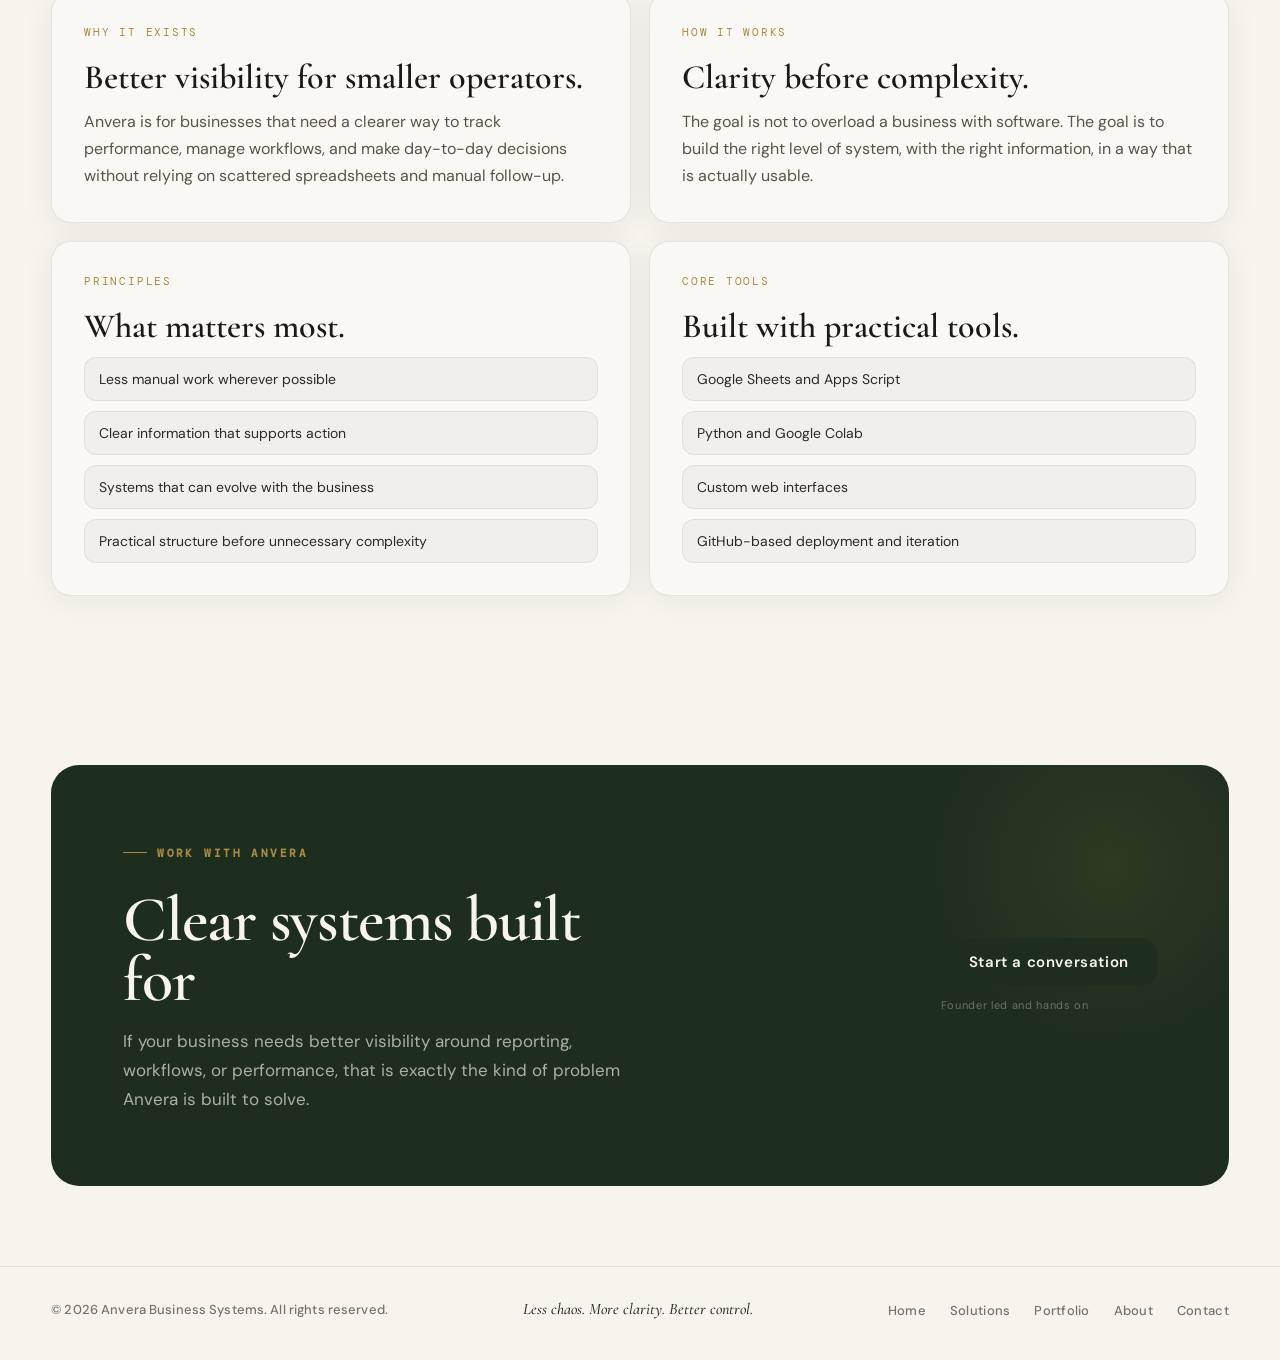
==== commit c09c4438: "Add five-page site navigation" ====
--- a/about.html
+++ b/about.html
@@ -4,7 +4,7 @@
   <meta charset="UTF-8" />
   <meta name="viewport" content="width=device-width, initial-scale=1.0" />
   <meta name="theme-color" content="#f7f4ee" />
-  <title>Anvera Systems — About</title>
+  <title>Anvera Business Systems — About</title>
   <link rel="icon" href="favicon.svg" type="image/svg+xml">
   <link rel="preconnect" href="https://fonts.googleapis.com">
   <link rel="preconnect" href="https://fonts.gstatic.com" crossorigin>
@@ -15,7 +15,7 @@
 <a class="skip-link" href="#main-content">Skip to main content</a>
 <header>
   <div class="nav-inner">
-    <a href="index.html" class="brand" aria-label="Anvera Systems home">
+    <a href="index.html" class="brand" aria-label="Anvera Business Systems home">
       <div class="brand-mark">
         <svg viewBox="0 0 52 52" fill="none" xmlns="http://www.w3.org/2000/svg">
           <circle cx="26" cy="26" r="24" stroke="rgba(30,46,30,0.18)" stroke-width="1"/>
@@ -33,7 +33,7 @@
       </div>
       <div class="brand-wordmark">
         <span class="brand-name">Anvera</span>
-        <span class="brand-tagline">Systems</span>
+        <span class="brand-tagline">Business Systems</span>
       </div>
     </a>
 
@@ -44,10 +44,11 @@
     <nav class="nav-menu" id="primary-navigation" aria-label="Primary navigation">
       <ul class="nav-links">
         <li><a href="index.html">Home</a></li>
+        <li><a href="solutions.html">Solutions</a></li>
+        <li><a href="portfolio.html">Portfolio</a></li>
         <li><a href="about.html" class="active">About</a></li>
-        <li><a href="demo.html">Demo</a></li>
+        <li><a href="contact.html">Contact</a></li>
       </ul>
-      <a href="contact.html" class="nav-cta">Contact ↗</a>
     </nav>
   </div>
 </header>
@@ -161,12 +162,13 @@
 
 <footer>
   <div class="container footer-inner">
-    <div class="footer-copy">© 2026 Anvera Systems. All rights reserved.</div>
+    <div class="footer-copy">© 2026 Anvera Business Systems. All rights reserved.</div>
     <div class="footer-tagline">Less chaos. More clarity. Better control.</div>
     <ul class="footer-links">
       <li><a href="index.html">Home</a></li>
+      <li><a href="solutions.html">Solutions</a></li>
+      <li><a href="portfolio.html">Portfolio</a></li>
       <li><a href="about.html">About</a></li>
-      <li><a href="demo.html">Demo</a></li>
       <li><a href="contact.html">Contact</a></li>
     </ul>
   </div>
@@ -174,4 +176,4 @@
 
 <script src="script.js"></script>
 </body>
-</html>+</html>
--- a/style.css
+++ b/style.css
@@ -106,10 +106,31 @@
 .brand-tagline {
   font-size: 12px;
   font-weight: 600;
-  letter-spacing: 0.26em;
+  letter-spacing: 0.16em;
   text-transform: uppercase;
   color: var(--muted);
   line-height: 1.1;
+}
+
+.placeholder-page .hero-desc {
+  max-width: 700px;
+}
+
+.placeholder-status {
+  display: inline-flex;
+  align-items: center;
+  min-height: 44px;
+  margin-top: 4px;
+  padding: 12px 16px;
+  border: 1px solid var(--border-gold);
+  border-radius: 12px;
+  background: rgba(168,138,68,0.08);
+  color: #6a5b34;
+  font-family: 'DM Mono', monospace;
+  font-size: 11px;
+  font-weight: 500;
+  letter-spacing: 0.08em;
+  text-transform: uppercase;
 }
 
 .nav-toggle {
@@ -1889,7 +1910,9 @@
   }
 
   .brand-tagline {
-    display: none;
+    display: block;
+    font-size: 7px;
+    letter-spacing: 0.08em;
   }
 
   h1 {
@@ -1949,4 +1972,4 @@
     opacity: 1;
     transform: none;
   }
-}+}
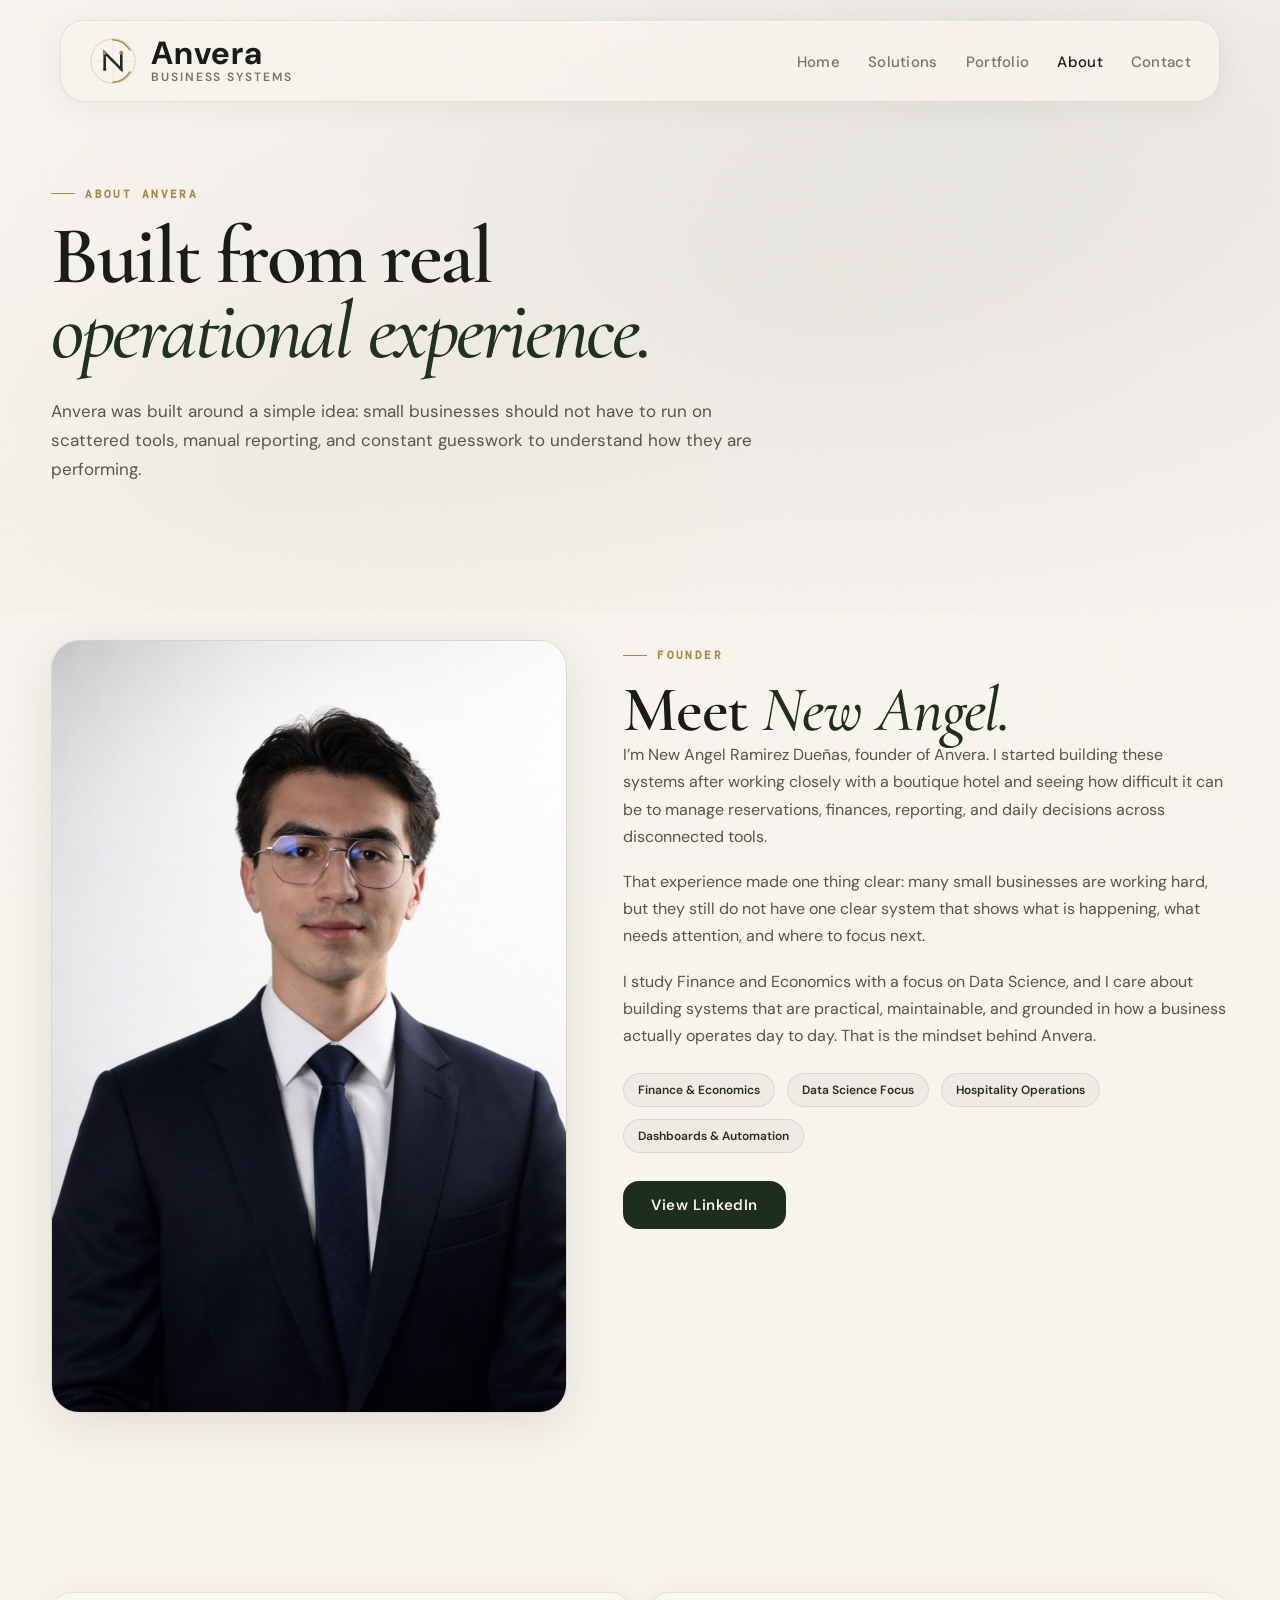
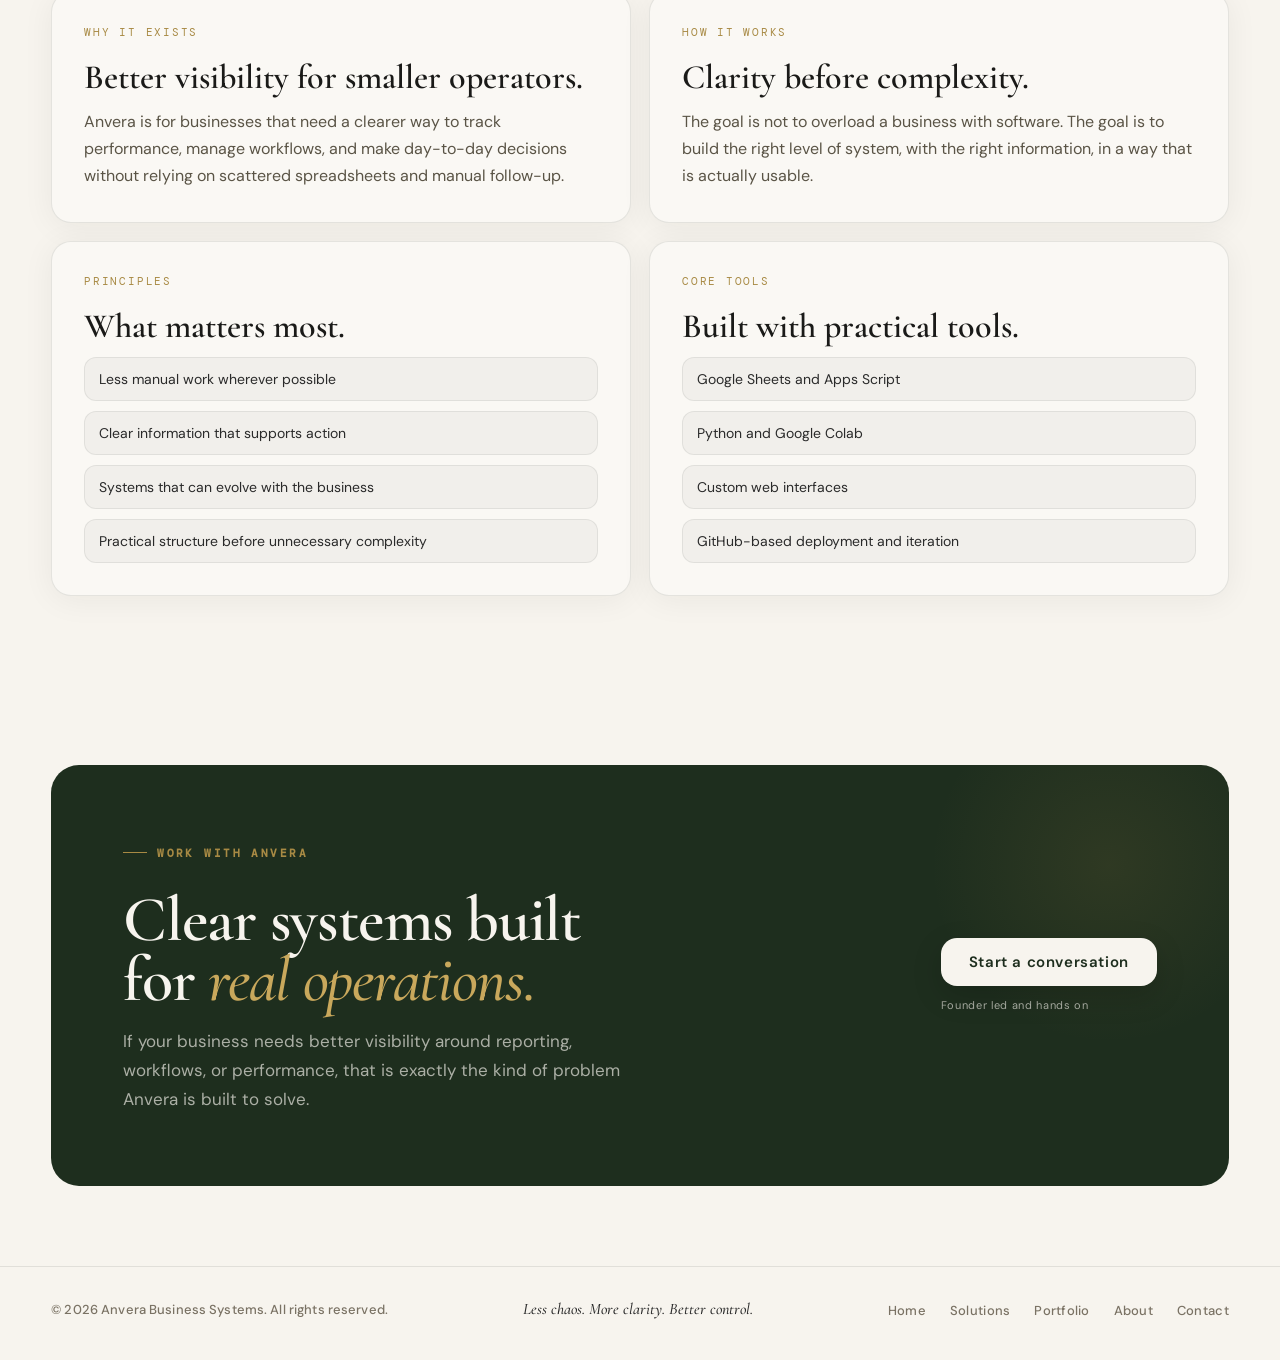
==== commit 0cdfc601: "Fix deployed styles and remove legacy CSS" ====
--- a/about.html
+++ b/about.html
@@ -9,7 +9,7 @@
   <link rel="preconnect" href="https://fonts.googleapis.com">
   <link rel="preconnect" href="https://fonts.gstatic.com" crossorigin>
   <link href="https://fonts.googleapis.com/css2?family=Cormorant+Garamond:ital,wght@0,400;0,500;0,600;1,400;1,500;1,600&amp;family=DM+Sans:wght@400;500;600;700&amp;family=DM+Mono:wght@400;500&amp;display=swap" rel="stylesheet">
-  <link rel="stylesheet" href="style.css">
+  <link rel="stylesheet" href="style.css?v=94df04f-fix1">
 </head>
 <body>
 <a class="skip-link" href="#main-content">Skip to main content</a>
--- a/style.css
+++ b/style.css
@@ -188,27 +188,6 @@
   color: var(--ink);
 }
 
-.nav-cta {
-  display: inline-flex;
-  align-items: center;
-  justify-content: center;
-  gap: 8px;
-  padding: 14px 24px;
-  background: var(--forest);
-  color: var(--cream);
-  border-radius: 16px;
-  font-size: 15px;
-  font-weight: 600;
-  letter-spacing: 0.06em;
-  text-decoration: none;
-  transition: background 0.2s, transform 0.15s;
-}
-
-.nav-cta:hover {
-  background: var(--forest-light);
-  transform: translateY(-1px);
-}
-
 main {
   min-height: 100vh;
 }
@@ -247,8 +226,7 @@
 
 .hero-grid,
 .founder-grid,
-.contact-grid,
-.two-col {
+.contact-grid {
   display: grid;
   gap: 56px;
   align-items
@@ -266,8 +244,7 @@
   align-items: start;
 }
 
-.contact-grid,
-.two-col {
+.contact-grid {
   grid-template-columns: 1fr 1fr;
   align-items: start;
 }
@@ -365,11 +342,7 @@
 .section-intro,
 .founder-copy p,
 .contact-card p,
-.about-mini p,
-.bio-card p,
-.solution-card p,
 .process-step p,
-.package-card p,
 .story-card p,
 .value-card li,
 .solution-card-premium p {
@@ -397,7 +370,6 @@
 .btn-primary,
 .btn-secondary,
 .btn-cta,
-.small-link,
 .linkedin-btn {
   display: inline-flex;
   align-items: center;
@@ -442,19 +414,6 @@
   background: rgba(30,46,30,0.04);
   border-color: rgba(30,46,30,0.2);
   transform: translateY(-1px);
-}
-
-.small-link {
-  padding: 13px 18px;
-  border: 1px solid var(--border);
-  border-radius: 12px;
-  color: var(--ink);
-  font-size: 14px;
-  font-weight: 600;
-}
-
-.small-link:hover {
-  background: rgba(30,46,30,0.04);
 }
 
 .hero-metrics {
@@ -690,8 +649,6 @@
   margin-bottom: 46px;
 }
 
-.solutions-grid,
-.packages-layout,
 .process-grid {
   display: grid;
   gap: 2px;
@@ -701,38 +658,15 @@
   overflow: hidden;
 }
 
-.solutions-grid { grid-template-columns: repeat(3, 1fr); }
-.packages-layout { grid-template-columns: 1fr 1fr; }
 .process-grid { grid-template-columns: repeat(3, 1fr); }
 
-.solution-card,
-.package-card,
 .process-step {
   background: var(--cream);
   padding: 38px 30px;
 }
 
-.solution-card h3,
-.package-card h3 {
-  margin-bottom: 12px;
-}
-
-.solution-card p,
-.process-step p,
-.package-card p {
+.process-step p {
   font-size: 15px;
-}
-
-.solution-visual {
-  margin-top: 28px;
-  padding: 22px;
-  border-top: 1px solid var(--border);
-  background: rgba(30,46,30,0.03);
-  border-radius: 18px;
-  min-height: 120px;
-  display: flex;
-  align-items: center;
-  justify-content: center;
 }
 
 /* premium home solutions section */
@@ -793,155 +727,7 @@
   line-height: 1.8;
 }
 
-.chart-visual,
-.flow-visual,
-.bars-visual {
-  width: 100%;
-  height: 58px;
-}
-
-.chart-visual {
-  display: flex;
-  align-items: flex-end;
-  gap: 14px;
-}
-
-.chart-visual span {
-  flex: 1;
-  border-radius: 10px 10px 4px 4px;
-  background: linear-gradient(180deg, #40623c, #16341a);
-}
-
-.chart-visual span:nth-child(1) { height: 28px; }
-.chart-visual span:nth-child(2) { height: 36px; }
-.chart-visual span:nth-child(3) { height: 46px; }
-.chart-visual span:nth-child(4) {
-  height: 56px;
-  background: linear-gradient(180deg, #c9a85c, #ab8a42);
-}
-
-.flow-visual {
-  display: flex;
-  align-items: center;
-  justify-content: space-between;
-  position: relative;
-}
-
-.flow-visual::before {
-  content: "";
-  position: absolute;
-  left: 10%;
-  right: 10%;
-  top: 50%;
-  height: 2px;
-  background: rgba(30,46,30,0.18);
-  transform: translateY(-50%);
-}
-
-.flow-visual span {
-  width: 56px;
-  height: 36px;
-  border-radius: 14px;
-  position: relative;
-  z-index: 1;
-}
-
-.flow-visual span:nth-child(1) { background: #16341a; }
-.flow-visual span:nth-child(2) { background: #40623c; }
-.flow-visual span:nth-child(3) { background: #ab8a42; }
-
-.bars-visual {
-  display: flex;
-  align-items: flex-end;
-  gap: 16px;
-}
-
-.bars-visual span {
-  flex: 1;
-  border-radius: 12px 12px 4px 4px;
-}
-
-.bars-visual span:nth-child(1) { height: 38px; background: #16341a; }
-.bars-visual span:nth-child(2) { height: 56px; background: #55774a; }
-.bars-visual span:nth-child(3) { height: 74px; background: #16341a; }
-.bars-visual span:nth-child(4) { height: 84px; background: #ab8a42; }
-
-.package-copy {
-  margin-top: 4px;
-  margin-bottom: 22px;
-  max-width: 440px;
-}
-
-.dark-section {
-  background: var(--forest);
-  color: var(--cream);
-}
-
-.dark-section h2,
-.dark-section h3 {
-  color: var(--cream);
-}
-
-.dark-section .section-intro,
-.dark-section .package-card p,
-.dark-section li {
-  color: rgba(247,244,238,0.74);
-}
-
-.dark-section .package-card {
-  background: rgba(44,63,44,0.3);
-}
-
-.dark-section .package-card.featured {
-  background: rgba(168,138,68,0.12);
-}
-
-.pkg-features {
-  list-style: none;
-  display: grid;
-  gap: 14px;
-  margin: 24px 0 28px;
-}
-
-.pkg-features li {
-  display: flex;
-  gap: 10px;
-  align-items: flex-start;
-}
-
-.pkg-check {
-  width: 18px;
-  height: 18px;
-  border-radius: 50%;
-  background: rgba(44,63,44,0.15);
-  border: 1px solid rgba(44,63,44,0.3);
-  display: inline-flex;
-  align-items: center;
-  justify-content: center;
-  flex-shrink: 0;
-  margin-top: 2px;
-  color: var(--forest);
-}
-
-.pkg-check.gold {
-  background: rgba(168,138,68,0.2);
-  border-color: var(--gold);
-  color: var(--gold-light);
-}
-
-.dark-section .small-link {
-  border-color: rgba(255,255,255,0.16);
-  color: var(--cream);
-}
-
-.dark-section .small-link:hover {
-  background: rgba(255,255,255,0.06);
-}
-
-.placeholder-card,
-.bio-card,
 .contact-card,
-.about-mini,
 .story-card,
 .value-card {
   background: #faf8f4;
@@ -951,17 +737,13 @@
   padding: 32px;
 }
 
-.placeholder-card h3,
 .contact-card h3,
-.bio-card h3,
 .story-card h3,
 .value-card h3 {
   margin-bottom: 10px;
 }
 
-.placeholder-card p,
-.contact-card p,
-.bio-card p {
+.contact-card p {
   margin-bottom: 16px;
 }
 
@@ -1220,24 +1002,16 @@
     gap: 14px;
   }
 
-  .nav-links a,
-  .nav-menu .nav-cta {
+  .nav-links a {
     width: 100%;
-  }
-
-  .nav-menu .nav-cta {
-    justify-content: center;
   }
 
   .hero-grid,
   .founder-grid,
   .contact-grid,
-  .two-col,
   .section-head,
   .solutions-header,
-  .solutions-grid,
   .solutions-grid-premium,
-  .packages-layout,
   .process-grid,
   .cta-inner,
   .dash-grid,
@@ -1309,13 +1083,9 @@
   }
 
   .dashboard-shell,
-  .placeholder-card,
-  .bio-card,
   .contact-card,
-  .solution-card,
   .solution-card-premium,
   .process-step,
-  .package-card,
   .story-card,
   .value-card {
     padding: 24px;
@@ -1328,7 +1098,6 @@
   .btn-primary,
   .btn-secondary,
   .btn-cta,
-  .small-link,
   .linkedin-btn {
     width: 100%;
   }
@@ -1422,7 +1191,6 @@
 .hero-grid,
 .founder-grid,
 .contact-grid,
-.two-col,
 .section-head,
 .solutions-header {
   gap: clamp(32px, 4.5vw, 56px);
@@ -1431,7 +1199,6 @@
 .hero-grid > *,
 .founder-grid > *,
 .contact-grid > *,
-.two-col > *,
 .section-head > *,
 .solutions-header > * {
   min-width: 0;
@@ -1681,7 +1448,6 @@
   .btn-primary,
   .btn-secondary,
   .btn-cta,
-  .small-link,
   .linkedin-btn {
     min-height: 48px;
     width: 100%;
@@ -1852,14 +1618,12 @@
   }
 
   .solutions-grid-premium,
-  .packages-layout,
   .process-grid {
     gap: 1px;
     border-radius: 20px;
   }
 
   .solution-card-premium,
-  .package-card,
   .process-step,
   .contact-card,
   .story-card,
@@ -1973,3 +1737,537 @@
     transform: none;
   }
 }
+
+/* Home page presentation */
+.home-page .nav-inner {
+  border-radius: 10px;
+  box-shadow: 0 8px 28px rgba(26,26,24,0.07), inset 0 1px 0 rgba(255,255,255,0.6);
+}
+
+.home-page .nav-toggle,
+.home-page .nav-menu {
+  border-radius: 6px;
+}
+
+.home-page .btn-primary,
+.home-page .btn-secondary,
+.home-page .btn-cta {
+  border-radius: 4px;
+}
+
+.home-page .dashboard-shell {
+  border-radius: 10px;
+  box-shadow: 0 22px 60px rgba(26,26,24,0.13);
+}
+
+.home-page .dash-card {
+  border-radius: 5px;
+}
+
+.home-page .stat-chip,
+.home-page .mini-bars span,
+.home-page .hotel-chart i,
+.home-page .warehouse-visual span {
+  border-radius: 3px;
+}
+
+.home-page .solutions-grid-premium,
+.home-page .process-grid {
+  border-radius: 6px;
+}
+
+.home-page .sol-icon {
+  border-radius: 5px;
+}
+
+.home-page .project-card {
+  border-radius: 7px;
+  box-shadow: 0 8px 26px rgba(26,26,24,0.06);
+}
+
+.home-page .hotel-kpi-grid > div,
+.home-page .photo-frame {
+  border-radius: 4px;
+}
+
+.home-page .trust-panel {
+  border-radius: 8px;
+  box-shadow: 0 16px 44px rgba(26,26,24,0.12);
+}
+
+.home-page .trust-points {
+  border-radius: 4px;
+}
+
+.home-page .home-process-grid article {
+  border-radius: 6px;
+  box-shadow: none;
+}
+
+.home-page .cta-inner {
+  border-radius: 8px;
+}
+
+.home-section-link {
+  display: flex;
+  justify-content: flex-end;
+  margin-top: 28px;
+}
+
+.home-section-link a {
+  display: inline-flex;
+  align-items: center;
+  gap: 10px;
+  color: var(--forest);
+  font-size: 14px;
+  font-weight: 700;
+  text-decoration: none;
+}
+
+.home-section-link a span {
+  transition: transform 0.2s ease;
+}
+
+.home-section-link a:hover span {
+  transform: translateX(4px);
+}
+
+.home-problem-grid .process-step {
+  position: relative;
+  overflow: hidden;
+}
+
+.home-problem-grid .process-step::before {
+  content: '';
+  position: absolute;
+  top: 0;
+  left: 0;
+  right: 0;
+  height: 3px;
+  background: linear-gradient(90deg, var(--forest), var(--gold));
+  opacity: 0.75;
+}
+
+.home-portfolio-section {
+  background:
+    radial-gradient(circle at 12% 18%, rgba(168,138,68,0.08), transparent 28%),
+    var(--cream-2);
+}
+
+.portfolio-showcase {
+  display: grid;
+  grid-template-columns: minmax(0, 1.32fr) minmax(300px, 0.68fr);
+  grid-template-rows: repeat(2, minmax(0, 1fr));
+  gap: 18px;
+}
+
+.project-card {
+  min-width: 0;
+  overflow: hidden;
+  border: 1px solid var(--border);
+  border-radius: 24px;
+  background: #faf8f4;
+  box-shadow: var(--shadow-soft);
+}
+
+.project-card-featured {
+  grid-row: 1 / 3;
+  display: grid;
+  grid-template-rows: minmax(310px, 1fr) auto;
+}
+
+.project-card-compact {
+  display: grid;
+  grid-template-columns: minmax(130px, 0.42fr) minmax(0, 0.58fr);
+  align-items: stretch;
+}
+
+.project-visual,
+.project-mini-visual {
+  position: relative;
+  overflow: hidden;
+  background: var(--forest);
+}
+
+.project-visual::after,
+.project-mini-visual::after {
+  content: '';
+  position: absolute;
+  inset: 0;
+  background: radial-gradient(circle at 80% 10%, rgba(201,168,92,0.18), transparent 38%);
+  pointer-events: none;
+}
+
+.project-window-bar {
+  display: flex;
+  gap: 7px;
+  height: 46px;
+  padding: 18px 20px;
+  border-bottom: 1px solid rgba(247,244,238,0.12);
+}
+
+.project-window-bar span {
+  width: 9px;
+  height: 9px;
+  border-radius: 50%;
+  background: rgba(247,244,238,0.28);
+}
+
+.project-window-bar span:last-child {
+  background: var(--gold-light);
+}
+
+.hotel-kpi-grid {
+  display: grid;
+  grid-template-columns: repeat(2, minmax(0, 1fr));
+  gap: 14px;
+  padding: 22px;
+}
+
+.hotel-kpi-grid > div {
+  min-height: 104px;
+  padding: 18px;
+  border: 1px solid rgba(247,244,238,0.12);
+  border-radius: 16px;
+  background: rgba(247,244,238,0.06);
+}
+
+.hotel-kpi-grid small {
+  display: block;
+  margin-bottom: 8px;
+  color: rgba(247,244,238,0.55);
+  font-family: 'DM Mono', monospace;
+  font-size: 9px;
+  letter-spacing: 0.12em;
+  text-transform: uppercase;
+}
+
+.hotel-kpi-grid strong {
+  color: var(--cream);
+  font-family: 'Cormorant Garamond', serif;
+  font-size: 38px;
+  font-weight: 600;
+}
+
+.hotel-kpi-grid .hotel-chart {
+  grid-column: 1 / -1;
+  display: flex;
+  align-items: flex-end;
+  gap: 10px;
+  min-height: 122px;
+}
+
+.hotel-chart i {
+  flex: 1;
+  height: 34%;
+  border-radius: 8px 8px 3px 3px;
+  background: rgba(247,244,238,0.18);
+}
+
+.hotel-chart i:nth-child(2) { height: 48%; }
+.hotel-chart i:nth-child(3) { height: 42%; }
+.hotel-chart i:nth-child(4) { height: 66%; }
+.hotel-chart i:nth-child(5) { height: 74%; }
+.hotel-chart i:nth-child(6) { height: 88%; background: var(--gold); }
+
+.project-copy {
+  padding: 26px 28px 30px;
+}
+
+.project-copy .eyebrow-mini {
+  margin-bottom: 12px;
+}
+
+.project-copy h3 {
+  margin-bottom: 9px;
+  font-size: 31px;
+}
+
+.project-copy p {
+  color: #5a5446;
+  font-size: 14px;
+}
+
+.project-mini-visual {
+  min-height: 220px;
+}
+
+.photography-visual {
+  display: flex;
+  flex-direction: column;
+  justify-content: center;
+  gap: 12px;
+  padding: 28px;
+}
+
+.photo-frame {
+  width: 76px;
+  aspect-ratio: 4 / 5;
+  border: 1px solid rgba(247,244,238,0.32);
+  border-radius: 10px;
+  background: linear-gradient(145deg, rgba(247,244,238,0.2), rgba(168,138,68,0.18));
+}
+
+.photo-line {
+  width: 76px;
+  height: 5px;
+  border-radius: 999px;
+  background: rgba(247,244,238,0.22);
+}
+
+.photo-line.short {
+  width: 48px;
+  background: var(--gold);
+}
+
+.warehouse-visual {
+  display: flex;
+  align-items: flex-end;
+  gap: 9px;
+  min-height: 220px;
+  padding: 36px 26px;
+}
+
+.warehouse-visual span {
+  flex: 1;
+  border-radius: 8px 8px 3px 3px;
+  background: rgba(247,244,238,0.22);
+}
+
+.warehouse-visual span:last-child {
+  background: var(--gold);
+}
+
+.home-trust-section {
+  padding-top: 72px;
+  padding-bottom: 72px;
+}
+
+.trust-panel {
+  display: grid;
+  grid-template-columns: minmax(0, 0.9fr) minmax(0, 1.1fr);
+  gap: 54px;
+  align-items: center;
+  padding: 58px;
+  border-radius: 28px;
+  background: var(--forest);
+  color: var(--cream);
+  box-shadow: var(--shadow-med);
+}
+
+.trust-heading h2 {
+  color: var(--cream);
+}
+
+.trust-heading h2 em {
+  color: var(--gold-light);
+}
+
+.trust-points {
+  display: grid;
+  grid-template-columns: repeat(2, minmax(0, 1fr));
+  gap: 1px;
+  overflow: hidden;
+  border: 1px solid rgba(247,244,238,0.12);
+  border-radius: 18px;
+  background: rgba(247,244,238,0.12);
+}
+
+.trust-points > div {
+  min-height: 130px;
+  padding: 22px;
+  background: rgba(247,244,238,0.05);
+}
+
+.trust-points span,
+.home-process-grid article > span {
+  display: block;
+  margin-bottom: 18px;
+  color: var(--gold-light);
+  font-family: 'DM Mono', monospace;
+  font-size: 10px;
+  letter-spacing: 0.14em;
+}
+
+.trust-points strong,
+.trust-points small {
+  display: block;
+}
+
+.trust-points strong {
+  margin-bottom: 5px;
+  color: var(--cream);
+  font-family: 'Cormorant Garamond', serif;
+  font-size: 25px;
+  font-weight: 600;
+}
+
+.trust-points small {
+  color: rgba(247,244,238,0.55);
+  font-size: 12px;
+}
+
+.home-process-grid {
+  display: grid;
+  grid-template-columns: minmax(0, 1fr) auto minmax(0, 1fr) auto minmax(0, 1fr);
+  gap: 18px;
+  align-items: center;
+}
+
+.home-process-grid article {
+  min-height: 225px;
+  padding: 30px;
+  border: 1px solid var(--border);
+  border-radius: 20px;
+  background: #faf8f4;
+  box-shadow: var(--shadow-soft);
+}
+
+.home-process-grid h4 {
+  margin-bottom: 10px;
+}
+
+.home-process-grid p {
+  color: #5a5446;
+  font-size: 14px;
+}
+
+.process-arrow {
+  color: var(--gold);
+  font-family: 'DM Mono', monospace;
+  font-size: 20px;
+}
+
+.cta-text h2 em {
+  color: var(--gold-light);
+}
+
+.cta-inner .btn-cta {
+  background: var(--cream);
+  color: var(--forest);
+  box-shadow: 0 10px 30px rgba(0,0,0,0.16);
+}
+
+.cta-inner .btn-cta:hover {
+  background: var(--gold-light);
+  color: var(--forest);
+}
+
+.cta-inner .cta-note {
+  color: rgba(247,244,238,0.62);
+}
+
+@media (max-width: 900px) {
+  .portfolio-showcase {
+    grid-template-columns: 1fr;
+    grid-template-rows: auto;
+  }
+
+  .project-card-featured {
+    grid-row: auto;
+  }
+
+  .project-card-compact {
+    grid-template-columns: minmax(180px, 0.4fr) minmax(0, 0.6fr);
+  }
+
+  .trust-panel {
+    grid-template-columns: 1fr;
+    padding: 44px 36px;
+  }
+
+  .home-process-grid {
+    grid-template-columns: 1fr;
+  }
+
+  .home-process-grid article {
+    min-height: 0;
+  }
+
+  .process-arrow {
+    transform: rotate(90deg);
+    justify-self: center;
+  }
+}
+
+@media (max-width: 680px) {
+  .home-section-link {
+    justify-content: flex-start;
+    margin-top: 22px;
+  }
+
+  .home-problem-grid,
+  .solutions-grid-premium,
+  .portfolio-showcase,
+  .home-process-grid {
+    display: flex;
+    gap: 12px;
+    overflow-x: auto;
+    padding: 0 0 10px;
+    border: 0;
+    border-radius: 0;
+    background: transparent;
+    scroll-snap-type: x mandatory;
+    scrollbar-width: none;
+  }
+
+  .home-problem-grid::-webkit-scrollbar,
+  .solutions-grid-premium::-webkit-scrollbar,
+  .portfolio-showcase::-webkit-scrollbar,
+  .home-process-grid::-webkit-scrollbar {
+    display: none;
+  }
+
+  .home-problem-grid > article,
+  .solutions-grid-premium > article,
+  .portfolio-showcase > article,
+  .home-process-grid > article {
+    flex: 0 0 min(84vw, 330px);
+    scroll-snap-align: start;
+  }
+
+  .home-problem-grid .process-step,
+  .solutions-grid-premium .solution-card-premium {
+    border: 1px solid var(--border);
+    border-radius: 18px;
+  }
+
+  .project-card-featured,
+  .project-card-compact {
+    display: grid;
+    grid-template-columns: 1fr;
+    grid-template-rows: 230px auto;
+  }
+
+  .project-mini-visual {
+    min-height: 180px;
+  }
+
+  .project-copy {
+    padding: 22px 20px 24px;
+  }
+
+  .trust-panel {
+    gap: 34px;
+    padding: 34px 22px;
+    border-radius: 22px;
+  }
+
+  .trust-points {
+    grid-template-columns: repeat(2, minmax(0, 1fr));
+  }
+
+  .trust-points > div {
+    min-height: 0;
+    padding: 18px 14px;
+  }
+
+  .home-process-grid article {
+    min-height: 230px;
+    padding: 24px 20px;
+  }
+
+  .home-process-grid .process-arrow {
+    display: none;
+  }
+}
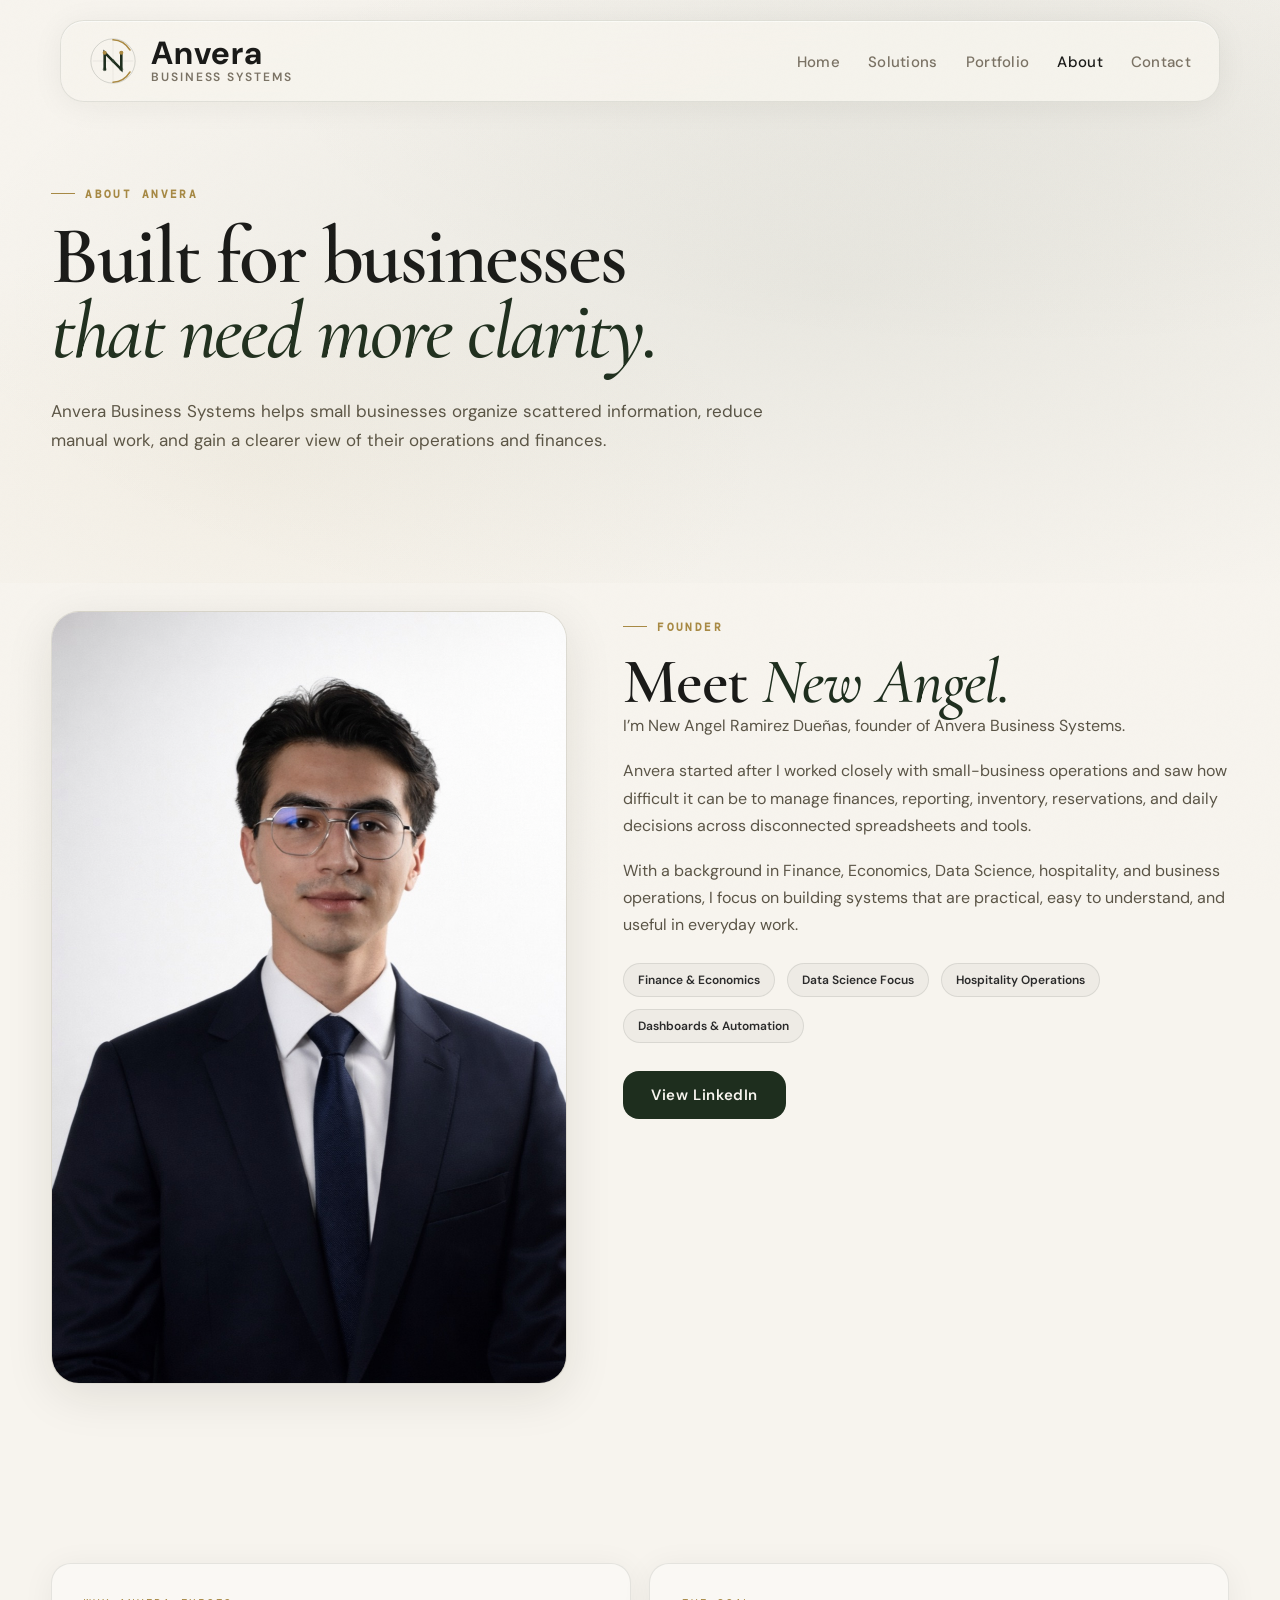
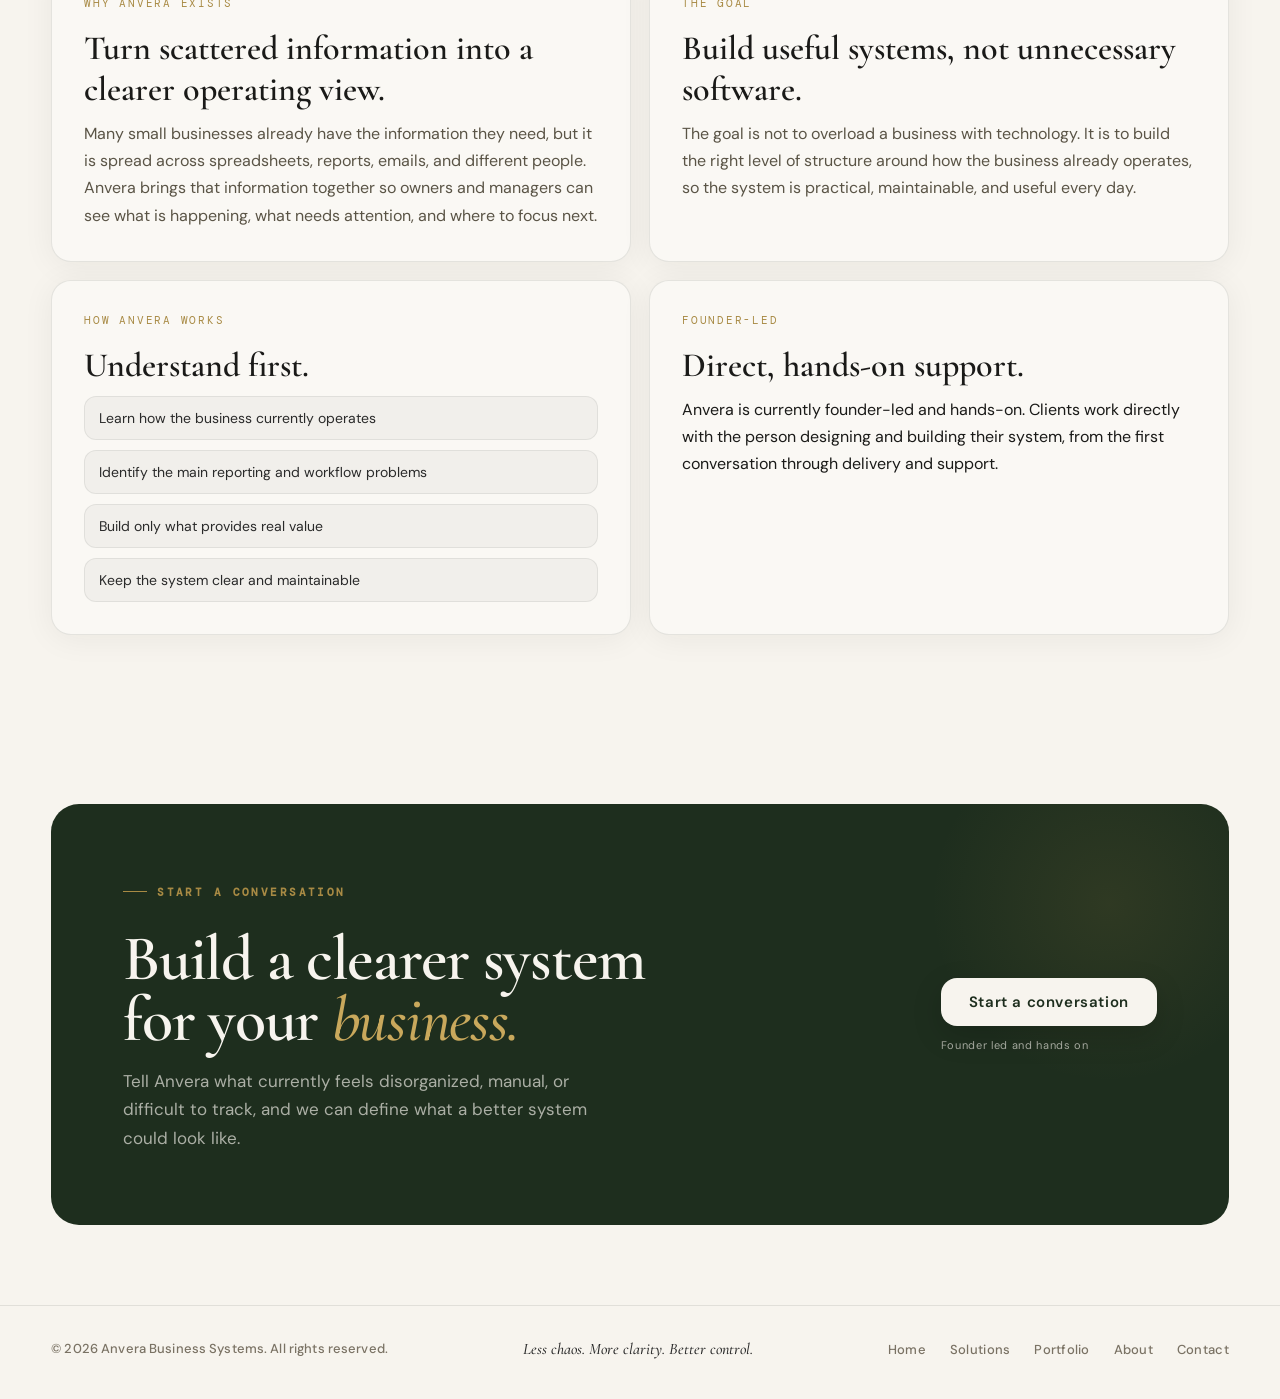
==== commit 9799dc42: "Create About page demo" ====
--- a/about.html
+++ b/about.html
@@ -9,7 +9,7 @@
   <link rel="preconnect" href="https://fonts.googleapis.com">
   <link rel="preconnect" href="https://fonts.gstatic.com" crossorigin>
   <link href="https://fonts.googleapis.com/css2?family=Cormorant+Garamond:ital,wght@0,400;0,500;0,600;1,400;1,500;1,600&amp;family=DM+Sans:wght@400;500;600;700&amp;family=DM+Mono:wght@400;500&amp;display=swap" rel="stylesheet">
-  <link rel="stylesheet" href="style.css?v=94df04f-fix1">
+  <link rel="stylesheet" href="style.css">
 </head>
 <body>
 <a class="skip-link" href="#main-content">Skip to main content</a>
@@ -61,9 +61,9 @@
         <div class="section-label-line"></div>
         <span>About Anvera</span>
       </div>
-      <h1 class="reveal reveal-delay-1">Built from real<br><em>operational experience.</em></h1>
-      <p class="hero-desc reveal reveal-delay-2" style="max-width:720px;">
-        Anvera was built around a simple idea: small businesses should not have to run on scattered tools, manual reporting, and constant guesswork to understand how they are performing.
+      <h1 class="reveal reveal-delay-1">Built for businesses<br><em>that need more clarity.</em></h1>
+      <p class="hero-desc reveal reveal-delay-2" style="max-width:760px;">
+        Anvera Business Systems helps small businesses organize scattered information, reduce manual work, and gain a clearer view of their operations and finances.
       </p>
     </div>
   </section>
@@ -82,9 +82,9 @@
           <span>Founder</span>
         </div>
         <h2>Meet <em>New Angel.</em></h2>
-        <p>I’m New Angel Ramirez Dueñas, founder of Anvera. I started building these systems after working closely with a boutique hotel and seeing how difficult it can be to manage reservations, finances, reporting, and daily decisions across disconnected tools.</p>
-        <p>That experience made one thing clear: many small businesses are working hard, but they still do not have one clear system that shows what is happening, what needs attention, and where to focus next.</p>
-        <p>I study Finance and Economics with a focus on Data Science, and I care about building systems that are practical, maintainable, and grounded in how a business actually operates day to day. That is the mindset behind Anvera.</p>
+        <p>I’m New Angel Ramirez Dueñas, founder of Anvera Business Systems.</p>
+        <p>Anvera started after I worked closely with small-business operations and saw how difficult it can be to manage finances, reporting, inventory, reservations, and daily decisions across disconnected spreadsheets and tools.</p>
+        <p>With a background in Finance, Economics, Data Science, hospitality, and business operations, I focus on building systems that are practical, easy to understand, and useful in everyday work.</p>
 
         <div class="founder-stats">
           <span class="stat-pill">Finance &amp; Economics</span>
@@ -102,39 +102,34 @@
     <div class="container">
       <div class="story-grid reveal">
         <article class="story-card">
-          <div class="eyebrow-mini">Why it exists</div>
-          <h3>Better visibility for smaller operators.</h3>
-          <p>Anvera is for businesses that need a clearer way to track performance, manage workflows, and make day-to-day decisions without relying on scattered spreadsheets and manual follow-up.</p>
+          <div class="eyebrow-mini">Why Anvera exists</div>
+          <h3>Turn scattered information into a clearer operating view.</h3>
+          <p>Many small businesses already have the information they need, but it is spread across spreadsheets, reports, emails, and different people. Anvera brings that information together so owners and managers can see what is happening, what needs attention, and where to focus next.</p>
         </article>
 
         <article class="story-card">
-          <div class="eyebrow-mini">How it works</div>
-          <h3>Clarity before complexity.</h3>
-          <p>The goal is not to overload a business with software. The goal is to build the right level of system, with the right information, in a way that is actually usable.</p>
+          <div class="eyebrow-mini">The goal</div>
+          <h3>Build useful systems, not unnecessary software.</h3>
+          <p>The goal is not to overload a business with technology. It is to build the right level of structure around how the business already operates, so the system is practical, maintainable, and useful every day.</p>
         </article>
       </div>
 
       <div class="value-grid reveal reveal-delay-1">
         <article class="value-card">
-          <div class="eyebrow-mini">Principles</div>
-          <h3>What matters most.</h3>
+          <div class="eyebrow-mini">How Anvera works</div>
+          <h3>Understand first.</h3>
           <ul>
-            <li>Less manual work wherever possible</li>
-            <li>Clear information that supports action</li>
-            <li>Systems that can evolve with the business</li>
-            <li>Practical structure before unnecessary complexity</li>
+            <li>Learn how the business currently operates</li>
+            <li>Identify the main reporting and workflow problems</li>
+            <li>Build only what provides real value</li>
+            <li>Keep the system clear and maintainable</li>
           </ul>
         </article>
 
         <article class="value-card">
-          <div class="eyebrow-mini">Core tools</div>
-          <h3>Built with practical tools.</h3>
-          <ul>
-            <li>Google Sheets and Apps Script</li>
-            <li>Python and Google Colab</li>
-            <li>Custom web interfaces</li>
-            <li>GitHub-based deployment and iteration</li>
-          </ul>
+          <div class="eyebrow-mini">Founder-led</div>
+          <h3>Direct, hands-on support.</h3>
+          <p>Anvera is currently founder-led and hands-on. Clients work directly with the person designing and building their system, from the first conversation through delivery and support.</p>
         </article>
       </div>
     </div>
@@ -146,10 +141,10 @@
         <div class="cta-text">
           <div class="section-label">
             <div class="section-label-line"></div>
-            <span>Work with Anvera</span>
+            <span>Start a conversation</span>
           </div>
-          <h2>Clear systems built<br>for <em>real operations.</em></h2>
-          <p>If your business needs better visibility around reporting, workflows, or performance, that is exactly the kind of problem Anvera is built to solve.</p>
+          <h2>Build a clearer system<br>for your <em>business.</em></h2>
+          <p>Tell Anvera what currently feels disorganized, manual, or difficult to track, and we can define what a better system could look like.</p>
         </div>
         <div class="cta-action">
           <a href="contact.html" class="btn-cta">Start a conversation</a>
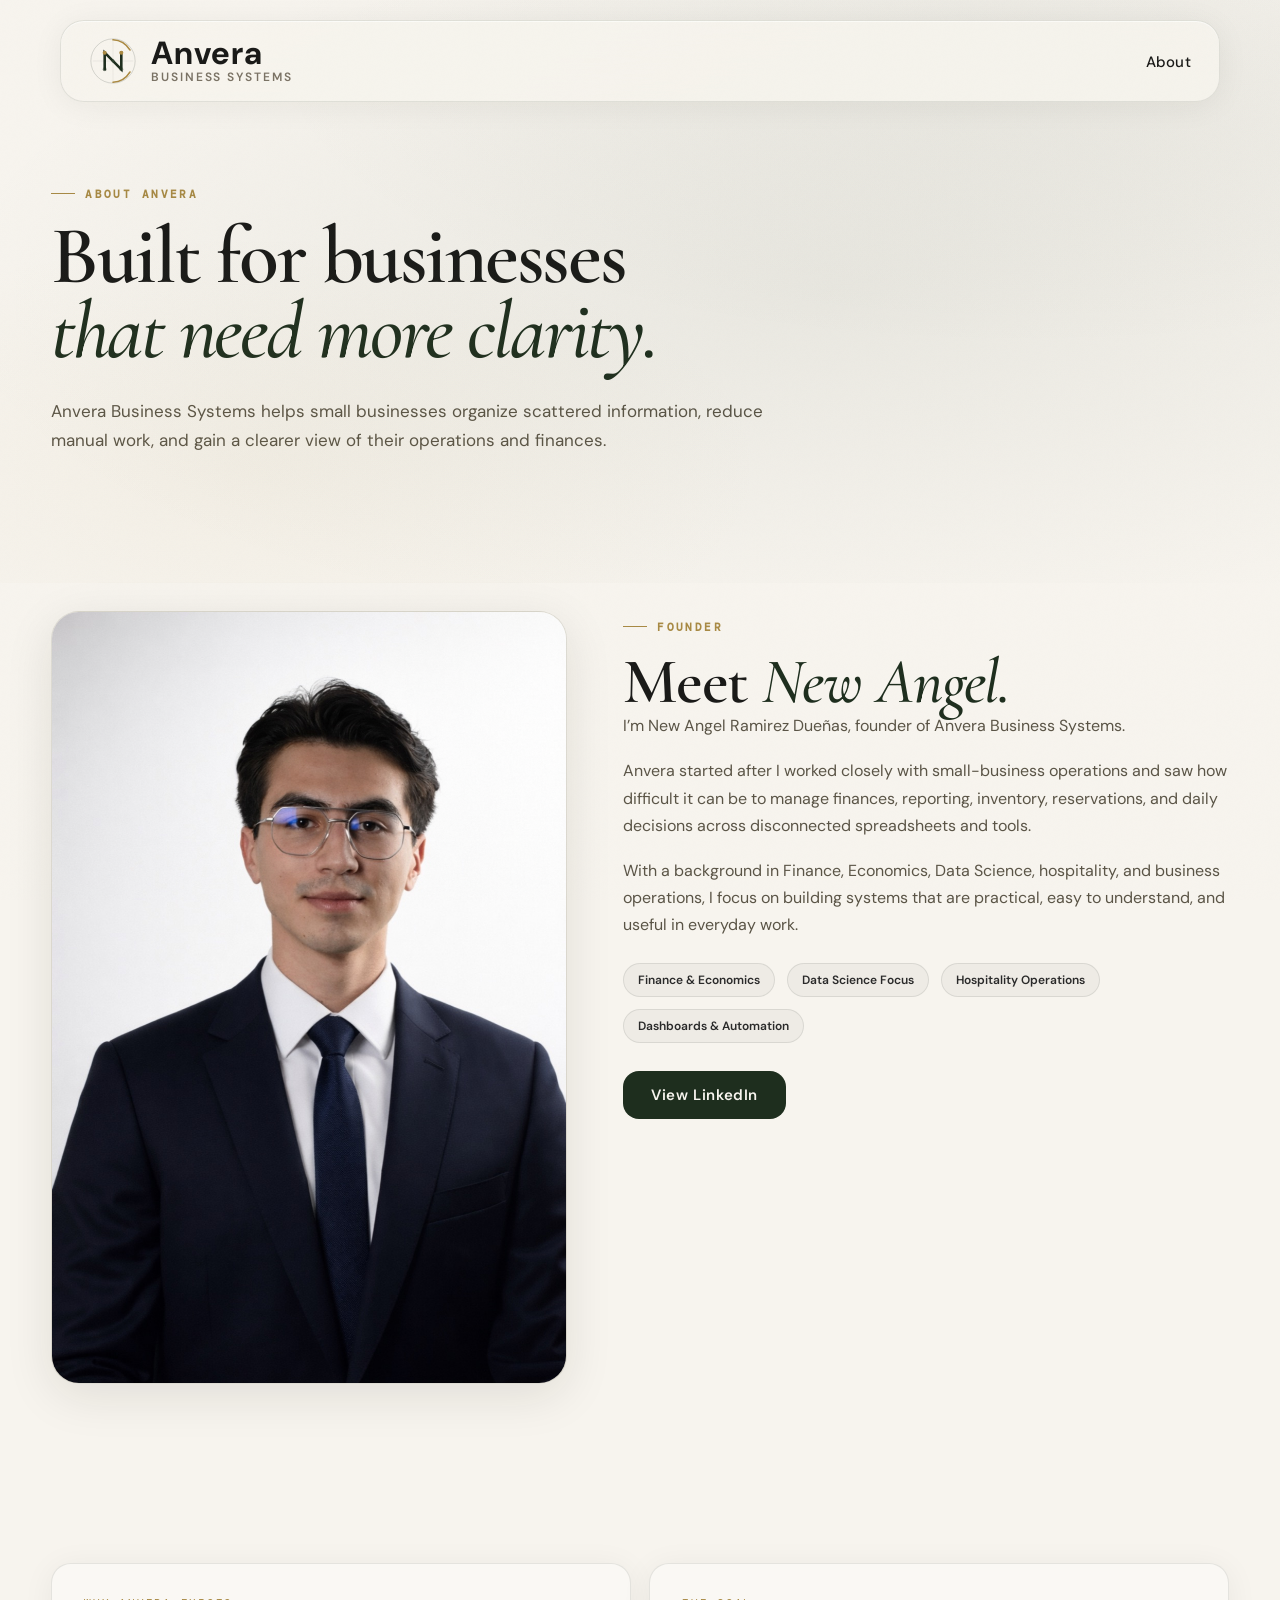
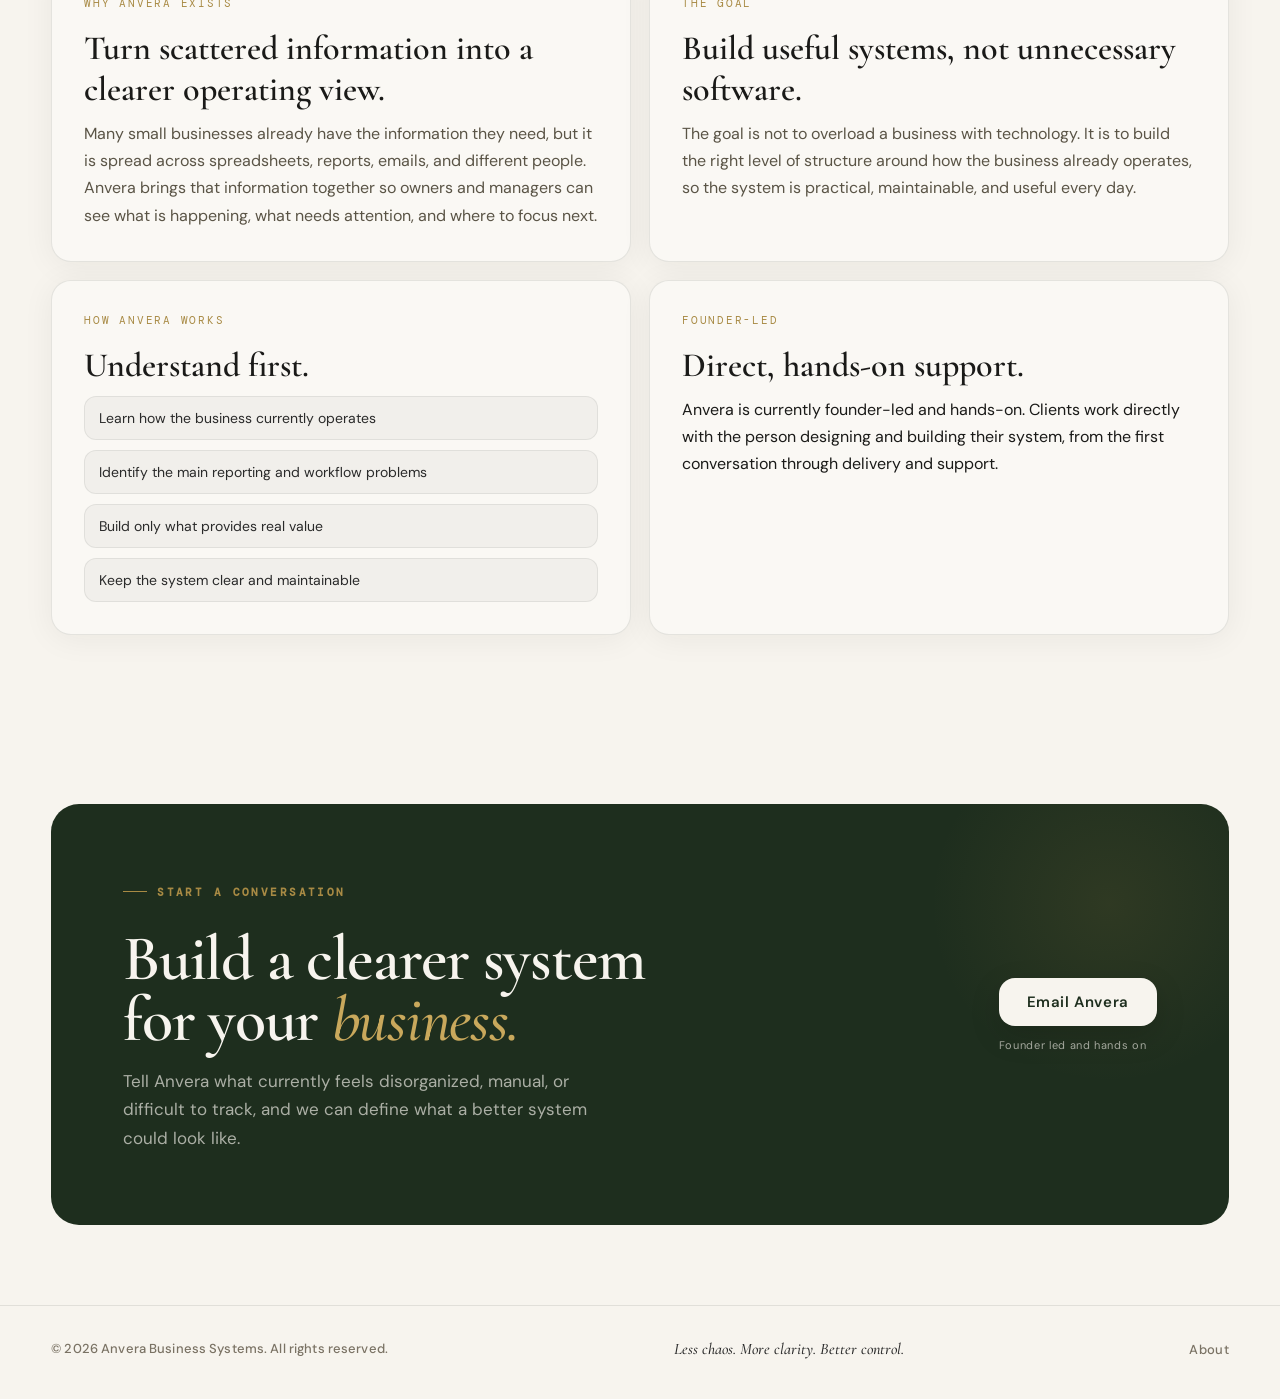
==== commit 1e2d6545: "Make About branch single-page only" ====
--- a/about.html
+++ b/about.html
@@ -15,9 +15,9 @@
 <a class="skip-link" href="#main-content">Skip to main content</a>
 <header>
   <div class="nav-inner">
-    <a href="index.html" class="brand" aria-label="Anvera Business Systems home">
+    <a href="about.html" class="brand" aria-label="Anvera Business Systems about page">
       <div class="brand-mark">
-        <svg viewBox="0 0 52 52" fill="none" xmlns="http://www.w3.org/2000/svg">
+        <svg viewBox="0 0 52 52" fill="none" xmlns="http://www.w3.org/2000/svg" aria-hidden="true">
           <circle cx="26" cy="26" r="24" stroke="rgba(30,46,30,0.18)" stroke-width="1"/>
           <line x1="26" y1="4" x2="26" y2="48" stroke="rgba(30,46,30,0.12)" stroke-width="0.6"/>
           <line x1="4" y1="26" x2="48" y2="26" stroke="rgba(30,46,30,0.12)" stroke-width="0.6"/>
@@ -36,18 +36,9 @@
         <span class="brand-tagline">Business Systems</span>
       </div>
     </a>
-
-    <button class="nav-toggle" type="button" aria-label="Open navigation" aria-expanded="false" aria-controls="primary-navigation">
-      <span></span>
-    </button>
-
-    <nav class="nav-menu" id="primary-navigation" aria-label="Primary navigation">
+    <nav class="nav-menu" aria-label="Primary navigation">
       <ul class="nav-links">
-        <li><a href="index.html">Home</a></li>
-        <li><a href="solutions.html">Solutions</a></li>
-        <li><a href="portfolio.html">Portfolio</a></li>
         <li><a href="about.html" class="active">About</a></li>
-        <li><a href="contact.html">Contact</a></li>
       </ul>
     </nav>
   </div>
@@ -75,7 +66,6 @@
           <img src="Linkedin_PP.jpg" alt="Founder portrait of New Angel Ramirez Dueñas" width="999" height="1500" loading="lazy" decoding="async">
         </div>
       </div>
-
       <div class="founder-copy reveal reveal-delay-1">
         <div class="section-label">
           <div class="section-label-line"></div>
@@ -85,14 +75,12 @@
         <p>I’m New Angel Ramirez Dueñas, founder of Anvera Business Systems.</p>
         <p>Anvera started after I worked closely with small-business operations and saw how difficult it can be to manage finances, reporting, inventory, reservations, and daily decisions across disconnected spreadsheets and tools.</p>
         <p>With a background in Finance, Economics, Data Science, hospitality, and business operations, I focus on building systems that are practical, easy to understand, and useful in everyday work.</p>
-
         <div class="founder-stats">
           <span class="stat-pill">Finance &amp; Economics</span>
           <span class="stat-pill">Data Science Focus</span>
           <span class="stat-pill">Hospitality Operations</span>
           <span class="stat-pill">Dashboards &amp; Automation</span>
         </div>
-
         <a class="linkedin-btn" href="https://www.linkedin.com/in/new-angel/" target="_blank" rel="noopener noreferrer">View LinkedIn</a>
       </div>
     </div>
@@ -106,14 +94,12 @@
           <h3>Turn scattered information into a clearer operating view.</h3>
           <p>Many small businesses already have the information they need, but it is spread across spreadsheets, reports, emails, and different people. Anvera brings that information together so owners and managers can see what is happening, what needs attention, and where to focus next.</p>
         </article>
-
         <article class="story-card">
           <div class="eyebrow-mini">The goal</div>
           <h3>Build useful systems, not unnecessary software.</h3>
           <p>The goal is not to overload a business with technology. It is to build the right level of structure around how the business already operates, so the system is practical, maintainable, and useful every day.</p>
         </article>
       </div>
-
       <div class="value-grid reveal reveal-delay-1">
         <article class="value-card">
           <div class="eyebrow-mini">How Anvera works</div>
@@ -125,7 +111,6 @@
             <li>Keep the system clear and maintainable</li>
           </ul>
         </article>
-
         <article class="value-card">
           <div class="eyebrow-mini">Founder-led</div>
           <h3>Direct, hands-on support.</h3>
@@ -147,7 +132,7 @@
           <p>Tell Anvera what currently feels disorganized, manual, or difficult to track, and we can define what a better system could look like.</p>
         </div>
         <div class="cta-action">
-          <a href="contact.html" class="btn-cta">Start a conversation</a>
+          <a href="mailto:anverasistems@gmail.com?subject=Inquiry%20for%20Anvera%20Systems" class="btn-cta">Email Anvera</a>
           <span class="cta-note">Founder led and hands on</span>
         </div>
       </div>
@@ -160,15 +145,10 @@
     <div class="footer-copy">© 2026 Anvera Business Systems. All rights reserved.</div>
     <div class="footer-tagline">Less chaos. More clarity. Better control.</div>
     <ul class="footer-links">
-      <li><a href="index.html">Home</a></li>
-      <li><a href="solutions.html">Solutions</a></li>
-      <li><a href="portfolio.html">Portfolio</a></li>
       <li><a href="about.html">About</a></li>
-      <li><a href="contact.html">Contact</a></li>
     </ul>
   </div>
 </footer>
-
 <script src="script.js"></script>
 </body>
 </html>
